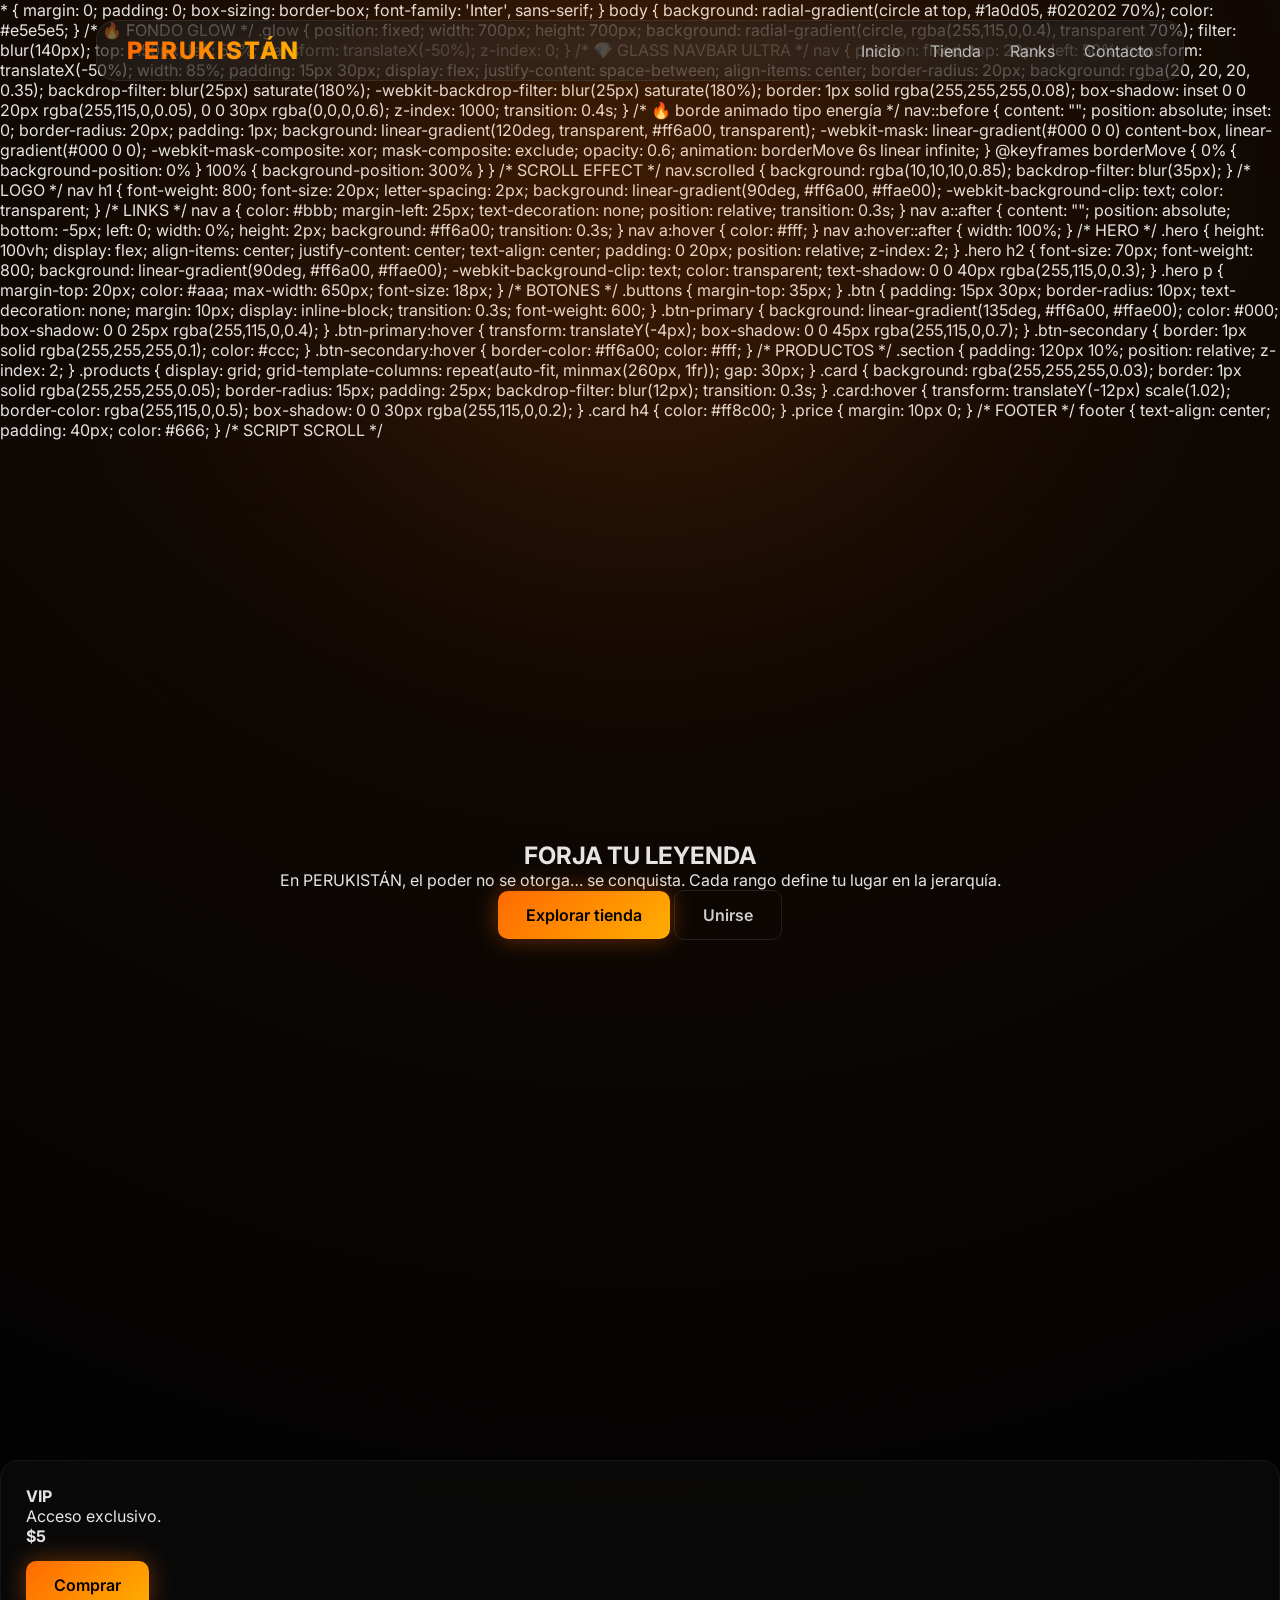
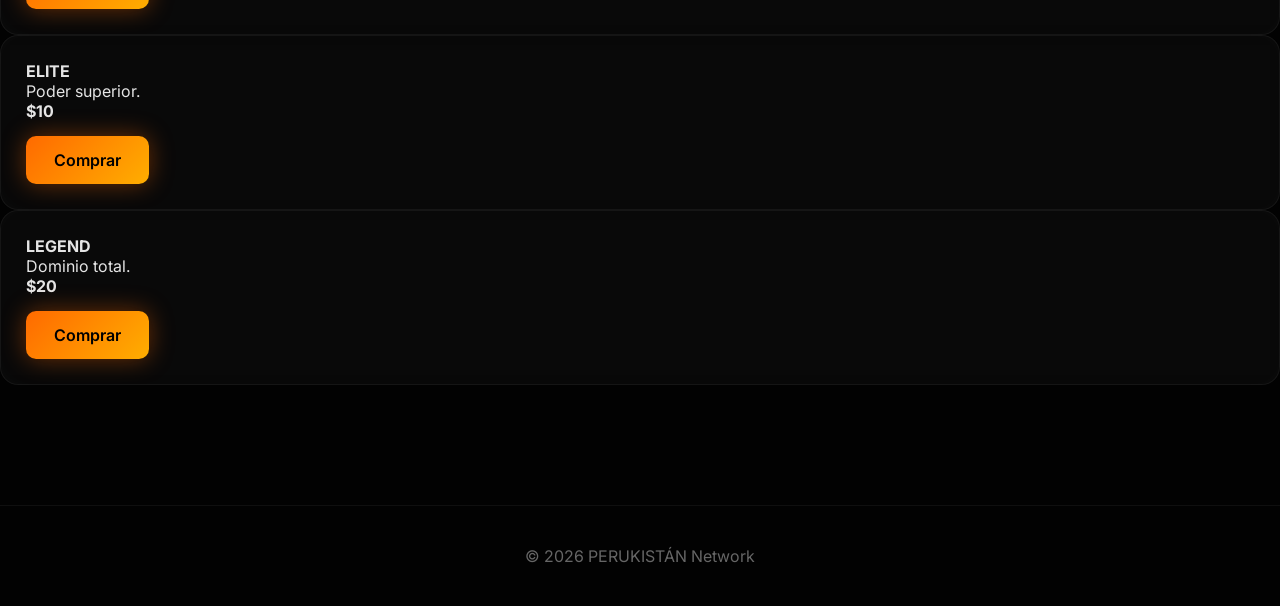
==== index.html @ e7732512 "Update index.html" ====
<!DOCTYPE html>
<html lang="es">
<head>
<meta charset="UTF-8">
<meta name="viewport" content="width=device-width, initial-scale=1.0">
<title>PERUKISTÁN | Network</title>

<link href="https://fonts.googleapis.com/css2?family=Inter:wght@300;400;600;800&display=swap" rel="stylesheet">

<link rel="stylesheet" href="assets/css/style.css">
<link rel="stylesheet" href="assets/css/layout.css">
<link rel="stylesheet" href="assets/css/components.css">
<link rel="stylesheet" href="assets/css/responsive.css">
<script src="assets/js/main.js"></script>
  
* {
  margin: 0;
  padding: 0;
  box-sizing: border-box;
  font-family: 'Inter', sans-serif;
}

body {
  background: radial-gradient(circle at top, #1a0d05, #020202 70%);
  color: #e5e5e5;
}

/* 🔥 FONDO GLOW */
.glow {
  position: fixed;
  width: 700px;
  height: 700px;
  background: radial-gradient(circle, rgba(255,115,0,0.4), transparent 70%);
  filter: blur(140px);
  top: -150px;
  left: 50%;
  transform: translateX(-50%);
  z-index: 0;
}

/* 💎 GLASS NAVBAR ULTRA */
nav {
  position: fixed;
  top: 20px;
  left: 50%;
  transform: translateX(-50%);
  width: 85%;
  padding: 15px 30px;

  display: flex;
  justify-content: space-between;
  align-items: center;

  border-radius: 20px;

  background: rgba(20, 20, 20, 0.35);
  backdrop-filter: blur(25px) saturate(180%);
  -webkit-backdrop-filter: blur(25px) saturate(180%);

  border: 1px solid rgba(255,255,255,0.08);

  box-shadow:
    inset 0 0 20px rgba(255,115,0,0.05),
    0 0 30px rgba(0,0,0,0.6);

  z-index: 1000;
  transition: 0.4s;
}

/* 🔥 borde animado tipo energía */
nav::before {
  content: "";
  position: absolute;
  inset: 0;
  border-radius: 20px;
  padding: 1px;

  background: linear-gradient(120deg, transparent, #ff6a00, transparent);
  -webkit-mask:
    linear-gradient(#000 0 0) content-box,
    linear-gradient(#000 0 0);
  -webkit-mask-composite: xor;
  mask-composite: exclude;

  opacity: 0.6;
  animation: borderMove 6s linear infinite;
}

@keyframes borderMove {
  0% { background-position: 0% }
  100% { background-position: 300% }
}

/* SCROLL EFFECT */
nav.scrolled {
  background: rgba(10,10,10,0.85);
  backdrop-filter: blur(35px);
}

/* LOGO */
nav h1 {
  font-weight: 800;
  font-size: 20px;
  letter-spacing: 2px;
  background: linear-gradient(90deg, #ff6a00, #ffae00);
  -webkit-background-clip: text;
  color: transparent;
}

/* LINKS */
nav a {
  color: #bbb;
  margin-left: 25px;
  text-decoration: none;
  position: relative;
  transition: 0.3s;
}

nav a::after {
  content: "";
  position: absolute;
  bottom: -5px;
  left: 0;
  width: 0%;
  height: 2px;
  background: #ff6a00;
  transition: 0.3s;
}

nav a:hover {
  color: #fff;
}

nav a:hover::after {
  width: 100%;
}

/* HERO */
.hero {
  height: 100vh;
  display: flex;
  align-items: center;
  justify-content: center;
  text-align: center;
  padding: 0 20px;
  position: relative;
  z-index: 2;
}

.hero h2 {
  font-size: 70px;
  font-weight: 800;
  background: linear-gradient(90deg, #ff6a00, #ffae00);
  -webkit-background-clip: text;
  color: transparent;
  text-shadow: 0 0 40px rgba(255,115,0,0.3);
}

.hero p {
  margin-top: 20px;
  color: #aaa;
  max-width: 650px;
  font-size: 18px;
}

/* BOTONES */
.buttons {
  margin-top: 35px;
}

.btn {
  padding: 15px 30px;
  border-radius: 10px;
  text-decoration: none;
  margin: 10px;
  display: inline-block;
  transition: 0.3s;
  font-weight: 600;
}

.btn-primary {
  background: linear-gradient(135deg, #ff6a00, #ffae00);
  color: #000;
  box-shadow: 0 0 25px rgba(255,115,0,0.4);
}

.btn-primary:hover {
  transform: translateY(-4px);
  box-shadow: 0 0 45px rgba(255,115,0,0.7);
}

.btn-secondary {
  border: 1px solid rgba(255,255,255,0.1);
  color: #ccc;
}

.btn-secondary:hover {
  border-color: #ff6a00;
  color: #fff;
}

/* PRODUCTOS */
.section {
  padding: 120px 10%;
  position: relative;
  z-index: 2;
}

.products {
  display: grid;
  grid-template-columns: repeat(auto-fit, minmax(260px, 1fr));
  gap: 30px;
}

.card {
  background: rgba(255,255,255,0.03);
  border: 1px solid rgba(255,255,255,0.05);
  border-radius: 15px;
  padding: 25px;
  backdrop-filter: blur(12px);
  transition: 0.3s;
}

.card:hover {
  transform: translateY(-12px) scale(1.02);
  border-color: rgba(255,115,0,0.5);
  box-shadow: 0 0 30px rgba(255,115,0,0.2);
}

.card h4 {
  color: #ff8c00;
}

.price {
  margin: 10px 0;
}

/* FOOTER */
footer {
  text-align: center;
  padding: 40px;
  color: #666;
}

/* SCRIPT SCROLL */
</style>
</head>

<body>

<div class="glow"></div>

<!-- NAVBAR -->
<nav id="navbar">
  <h1>PERUKISTÁN</h1>
  <div>
    <a href="index.html">Inicio</a>
    <a href="store.html">Tienda</a>
    <a href="categories.html">Ranks</a>
    <a href="contact.html">Contacto</a>
  </div>
</nav>

<!-- HERO -->
<section class="hero">
  <div>
    <h2>FORJA TU LEYENDA</h2>
    <p>
      En PERUKISTÁN, el poder no se otorga… se conquista.
      Cada rango define tu lugar en la jerarquía.
    </p>

    <div class="buttons">
      <a href="store.html" class="btn btn-primary">Explorar tienda</a>
      <a href="contact.html" class="btn btn-secondary">Unirse</a>
    </div>
  </div>
</section>

<!-- PRODUCTOS -->
<section class="section">
  <div class="products">
    <div class="card">
      <h4>VIP</h4>
      <p>Acceso exclusivo.</p>
      <div class="price">$5</div>
      <a class="btn btn-primary">Comprar</a>
    </div>

    <div class="card">
      <h4>ELITE</h4>
      <p>Poder superior.</p>
      <div class="price">$10</div>
      <a class="btn btn-primary">Comprar</a>
    </div>

    <div class="card">
      <h4>LEGEND</h4>
      <p>Dominio total.</p>
      <div class="price">$20</div>
      <a class="btn btn-primary">Comprar</a>
    </div>
  </div>
</section>

<footer>
© 2026 PERUKISTÁN Network
</footer>

<script>
window.addEventListener("scroll", () => {
  const nav = document.getElementById("navbar");
  if (window.scrollY > 50) {
    nav.classList.add("scrolled");
  } else {
    nav.classList.remove("scrolled");
  }
});
</script>

</body>
</html>
---- assets/css/style.css ----
/* =========================
   PERUKISTÁN GLOBAL STYLE
========================= */

:root{
  --primary:#ff6a00;
  --secondary:#ffae00;
  --bg-dark:#020202;
  --bg-soft:#1a0d05;
  --text:#e5e5e5;
  --text-soft:#aaa;
}

/* RESET */
*{
  margin:0;
  padding:0;
  box-sizing:border-box;
  font-family:'Inter',sans-serif;
}

body{
  background: radial-gradient(circle at top,var(--bg-soft),var(--bg-dark) 70%);
  color:var(--text);
  overflow-x:hidden;
}

/* =========================
   GLOW BACKGROUND
========================= */
.glow{
  position:fixed;
  width:800px;
  height:800px;
  background:radial-gradient(circle,rgba(255,106,0,0.35),transparent 70%);
  filter:blur(150px);
  top:-200px;
  left:50%;
  transform:translateX(-50%);
  z-index:0;
}

/* =========================
   NAVBAR (GLASS PRO)
========================= */
nav{
  position:fixed;
  top:20px;
  left:50%;
  transform:translateX(-50%);
  width:85%;
  padding:15px 30px;

  display:flex;
  justify-content:space-between;
  align-items:center;

  border-radius:20px;

  background:rgba(20,20,20,0.35);
  backdrop-filter:blur(25px) saturate(180%);
  border:1px solid rgba(255,255,255,0.08);

  z-index:1000;
}

nav h1{
  font-weight:800;
  letter-spacing:2px;
  background:linear-gradient(90deg,var(--primary),var(--secondary));
  -webkit-background-clip:text;
  color:transparent;
}

nav a{
  color:#bbb;
  margin-left:25px;
  text-decoration:none;
  position:relative;
  transition:0.3s;
}

nav a:hover{
  color:#fff;
}

nav a::after{
  content:"";
  position:absolute;
  bottom:-5px;
  left:0;
  width:0%;
  height:2px;
  background:var(--primary);
  transition:0.3s;
}

nav a:hover::after{
  width:100%;
}

/* =========================
   BUTTONS
========================= */
.btn{
  padding:14px 28px;
  border-radius:10px;
  text-decoration:none;
  font-weight:600;
  display:inline-block;
  transition:0.3s;
}

.btn-primary{
  background:linear-gradient(135deg,var(--primary),var(--secondary));
  color:#000;
  box-shadow:0 0 25px rgba(255,106,0,0.4);
}

.btn-primary:hover{
  transform:translateY(-4px);
  box-shadow:0 0 45px rgba(255,106,0,0.7);
}

.btn-secondary{
  border:1px solid rgba(255,255,255,0.1);
  color:#ccc;
}

.btn-secondary:hover{
  border-color:var(--primary);
  color:#fff;
}

/* =========================
   CARDS (GLOBAL)
========================= */
.card{
  background:rgba(255,255,255,0.03);
  backdrop-filter:blur(15px);
  border:1px solid rgba(255,255,255,0.05);
  border-radius:18px;
  padding:25px;
  transition:0.35s;
}

.card:hover{
  transform:translateY(-10px) scale(1.02);
  border-color:rgba(255,106,0,0.5);
  box-shadow:0 0 35px rgba(255,106,0,0.2);
}

/* =========================
   TITLES
========================= */
.gradient-text{
  background:linear-gradient(90deg,var(--primary),var(--secondary));
  -webkit-background-clip:text;
  color:transparent;
}

/* =========================
   SECTIONS
========================= */
.section{
  padding:120px 10%;
  position:relative;
  z-index:2;
}

/* =========================
   GRID
========================= */
.grid{
  display:grid;
  gap:30px;
}

.grid-3{
  grid-template-columns:repeat(auto-fit,minmax(260px,1fr));
}

/* =========================
   FOOTER
========================= */
footer{
  text-align:center;
  padding:40px;
  color:#666;
  border-top:1px solid rgba(255,255,255,0.05);
}

/* =========================
   RESPONSIVE
========================= */
@media(max-width:900px){
  nav{
    width:95%;
  }
}
---- assets/css/layout.css ----
/* =========================
   PERUKISTÁN LAYOUT SYSTEM
========================= */

/* CONTENEDOR GLOBAL */
.container{
  width:90%;
  max-width:1300px;
  margin:auto;
  position:relative;
  z-index:2;
}

/* HERO */
.hero{
  min-height:100vh;
  display:flex;
  align-items:center;
  justify-content:center;
  text-align:center;
  padding:0 20px;
}

/* GRID BASE */
.grid{
  display:grid;
  gap:30px;
}

.grid-2{
  grid-template-columns:repeat(auto-fit,minmax(400px,1fr));
}

.grid-3{
  grid-template-columns:repeat(auto-fit,minmax(260px,1fr));
}

.grid-4{
  grid-template-columns:repeat(auto-fit,minmax(220px,1fr));
}

/* FLEX SYSTEM */
.flex{
  display:flex;
}

.flex-center{
  display:flex;
  align-items:center;
  justify-content:center;
}

.flex-between{
  display:flex;
  justify-content:space-between;
  align-items:center;
}

.flex-column{
  display:flex;
  flex-direction:column;
}

/* SPACING */
.section{
  padding:120px 0;
}

.section-sm{
  padding:80px 0;
}

.section-lg{
  padding:160px 0;
}

/* SIDEBAR LAYOUT */
.layout-sidebar{
  display:grid;
  grid-template-columns:260px 1fr;
  gap:40px;
}

.sidebar{
  position:sticky;
  top:120px;
}

/* PRODUCT PAGE */
.layout-product{
  display:grid;
  grid-template-columns:1.2fr 1fr;
  gap:60px;
}

/* CENTER BLOCK */
.center{
  text-align:center;
}

/* MAX WIDTH TEXT */
.text-container{
  max-width:800px;
  margin:auto;
}

/* RESPONSIVE */
@media(max-width:900px){

  .layout-sidebar{
    grid-template-columns:1fr;
  }

  .layout-product{
    grid-template-columns:1fr;
  }

}
---- assets/css/components.css ----
/* =========================
   PERUKISTÁN COMPONENTS
========================= */

/* 🔥 GLASS CARD */
.glass{
  background:rgba(255,255,255,0.03);
  backdrop-filter:blur(15px);
  border:1px solid rgba(255,255,255,0.05);
  border-radius:18px;
}

/* 💎 CARD PRO */
.card{
  position:relative;
  padding:25px;
  border-radius:18px;
  transition:0.35s;
  overflow:hidden;
}

/* glow interno dinámico */
.card::before{
  content:"";
  position:absolute;
  inset:0;
  background:radial-gradient(circle at top,rgba(255,106,0,0.2),transparent 70%);
  opacity:0;
  transition:0.4s;
}

.card:hover::before{
  opacity:1;
}

.card:hover{
  transform:translateY(-12px) scale(1.02);
  border-color:rgba(255,106,0,0.5);
  box-shadow:0 0 40px rgba(255,106,0,0.2);
}

/* 🎯 BUTTON SYSTEM */
.btn{
  display:inline-block;
  padding:14px 28px;
  border-radius:10px;
  font-weight:600;
  text-decoration:none;
  transition:0.3s;
  cursor:pointer;
}

.btn-primary{
  background:linear-gradient(135deg,var(--primary),var(--secondary));
  color:#000;
}

.btn-primary:hover{
  transform:translateY(-3px);
  box-shadow:0 0 35px rgba(255,106,0,0.6);
}

.btn-outline{
  border:1px solid rgba(255,255,255,0.1);
  color:#ccc;
}

.btn-outline:hover{
  border-color:var(--primary);
  color:#fff;
}

/* 🧠 PRODUCT CARD */
.product-card{
  padding:25px;
  border-radius:18px;
}

.product-card h4{
  color:var(--primary);
  margin-bottom:10px;
}

.product-card p{
  font-size:14px;
  color:var(--text-soft);
  margin-bottom:15px;
}

.price{
  font-weight:700;
  margin-bottom:15px;
}

/* 📂 CATEGORY CARD */
.category-card{
  position:relative;
  height:220px;
  border-radius:20px;
  overflow:hidden;
  cursor:pointer;
}

.category-card .content{
  position:absolute;
  bottom:20px;
  left:20px;
}

.category-card h3{
  color:var(--primary);
}

/* 🔍 INPUT */
.input{
  width:100%;
  padding:12px;
  border-radius:8px;
  border:none;
  outline:none;
  background:rgba(255,255,255,0.05);
  color:#fff;
}

/* 🧾 PRICE BOX */
.price-box{
  padding:25px;
  border-radius:18px;
  background:rgba(255,255,255,0.03);
  border:1px solid rgba(255,255,255,0.05);
}

.price-big{
  font-size:30px;
  font-weight:800;
}

/* ✨ TAG */
.tag{
  display:inline-block;
  padding:5px 10px;
  border-radius:6px;
  font-size:12px;
  background:rgba(255,106,0,0.2);
  color:var(--primary);
}

/* ⚡ HOVER LINK */
.link{
  color:var(--text-soft);
  transition:0.3s;
}

.link:hover{
  color:#fff;
}

/* 💥 ALERT */
.alert{
  padding:15px;
  border-radius:10px;
  background:rgba(255,106,0,0.1);
  border:1px solid rgba(255,106,0,0.2);
}

/* 🎮 MODAL BASE */
.modal{
  position:fixed;
  inset:0;
  background:rgba(0,0,0,0.7);
  display:flex;
  align-items:center;
  justify-content:center;
  z-index:2000;
}

.modal-content{
  padding:30px;
  border-radius:15px;
  background:#111;
}

/* 🔥 DIVIDER */
.divider{
  width:100%;
  height:1px;
  background:rgba(255,255,255,0.05);
  margin:20px 0;
}
---- assets/css/responsive.css ----
/* =========================
   PERUKISTÁN RESPONSIVE
========================= */

/* 📱 TABLETS */
@media (max-width: 1024px){

  nav{
    width:95%;
    padding:12px 20px;
  }

  .hero h1{
    font-size:42px;
  }

  .layout-product{
    grid-template-columns:1fr;
    gap:40px;
  }

  .layout-sidebar{
    grid-template-columns:1fr;
  }

  .sidebar{
    position:relative;
    top:0;
  }

}

/* 📱 MÓVIL GRANDE */
@media (max-width: 768px){

  /* NAVBAR MOBILE */
  nav{
    flex-direction:column;
    gap:10px;
  }

  nav a{
    margin:0 10px;
  }

  /* HERO */
  .hero{
    padding-top:120px;
  }

  .hero h1{
    font-size:32px;
  }

  .hero p{
    font-size:14px;
  }

  /* GRID */
  .grid-3,
  .grid-4{
    grid-template-columns:1fr;
  }

  /* CARDS */
  .card{
    padding:20px;
  }

}

/* 📱 MÓVIL PEQUEÑO */
@media (max-width: 480px){

  .btn{
    width:100%;
    text-align:center;
  }

  nav h1{
    font-size:18px;
  }

  .hero h1{
    font-size:26px;
  }

  .price-big{
    font-size:22px;
  }

}

/* 💻 PANTALLAS GRANDES */
@media (min-width: 1400px){

  .container{
    max-width:1400px;
  }

  .hero h1{
    font-size:72px;
  }

}
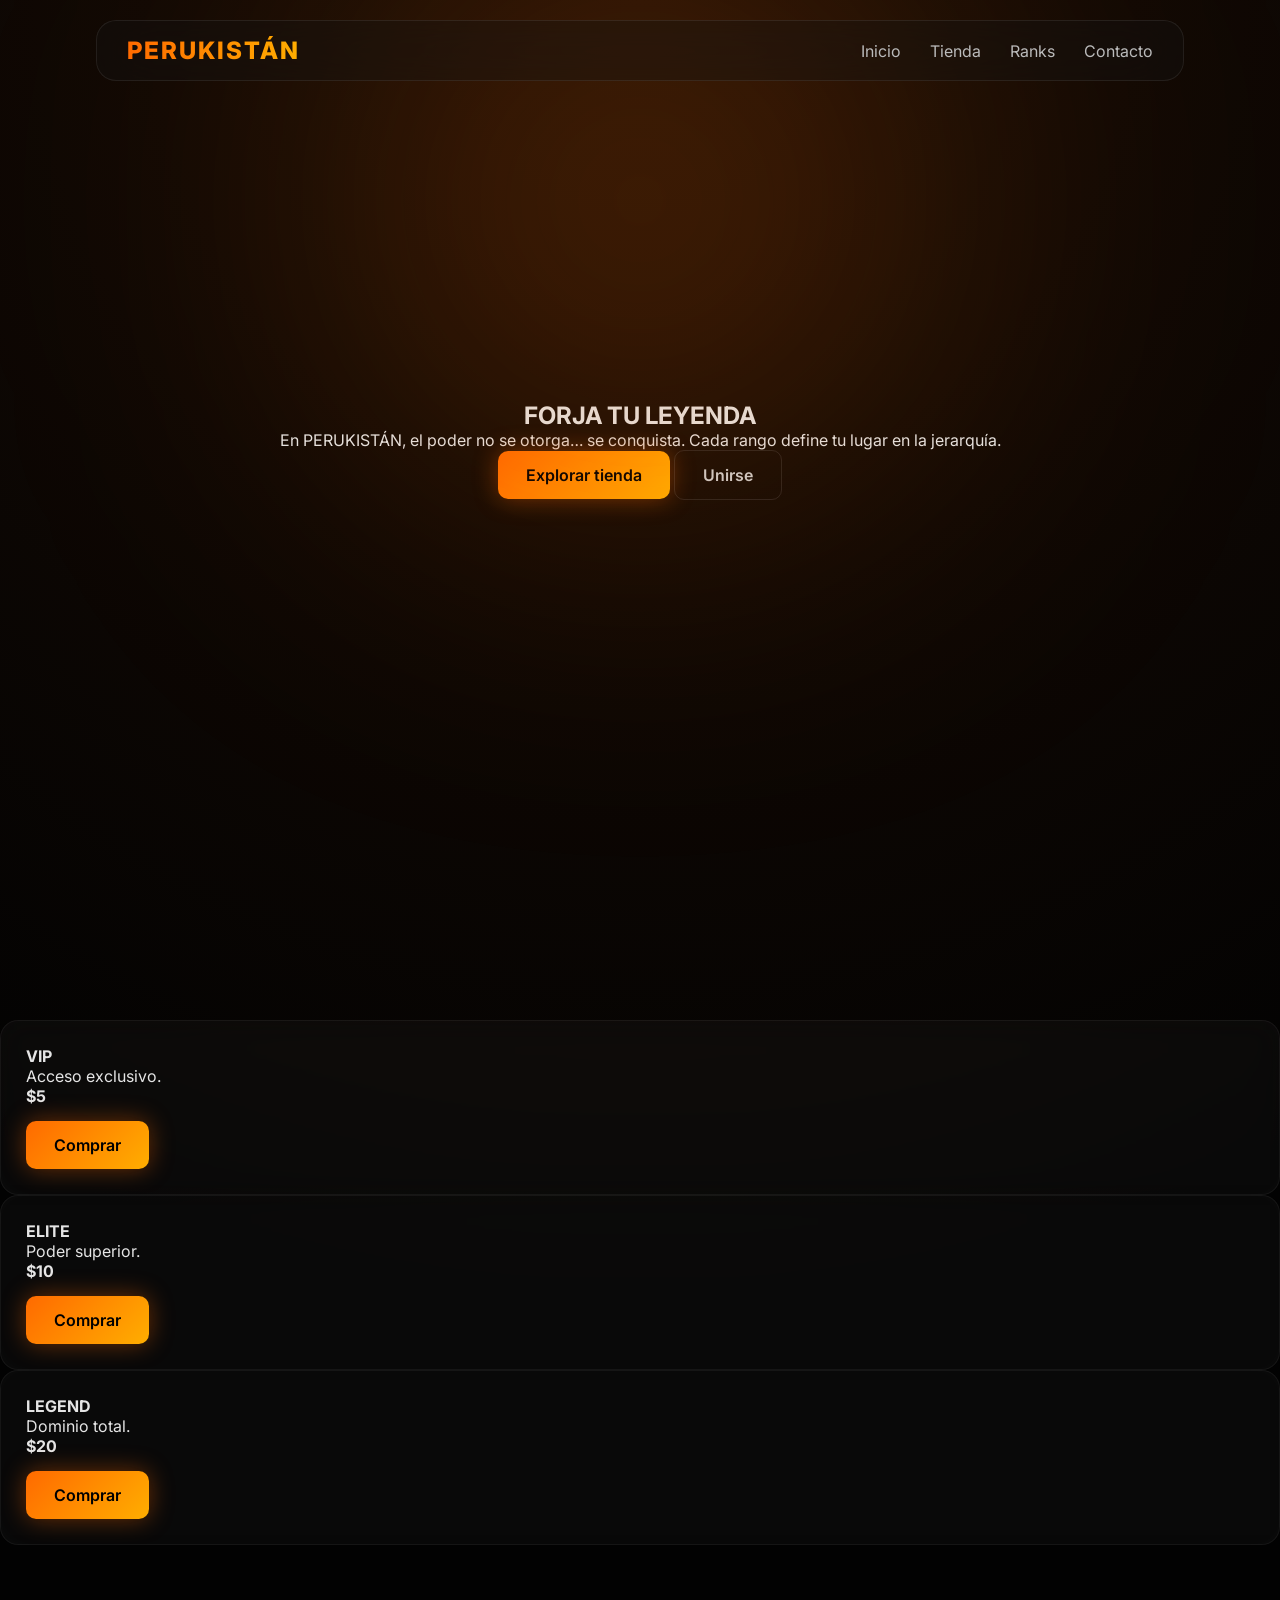
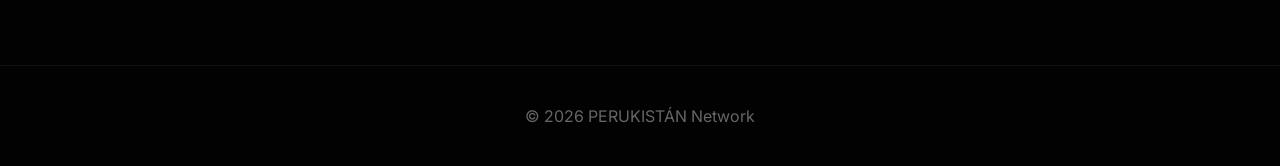
==== commit e5982a9a: "Update index.html" ====
--- a/index.html
+++ b/index.html
@@ -13,238 +13,6 @@
 <link rel="stylesheet" href="assets/css/responsive.css">
 <script src="assets/js/main.js"></script>
   
-* {
-  margin: 0;
-  padding: 0;
-  box-sizing: border-box;
-  font-family: 'Inter', sans-serif;
-}
-
-body {
-  background: radial-gradient(circle at top, #1a0d05, #020202 70%);
-  color: #e5e5e5;
-}
-
-/* 🔥 FONDO GLOW */
-.glow {
-  position: fixed;
-  width: 700px;
-  height: 700px;
-  background: radial-gradient(circle, rgba(255,115,0,0.4), transparent 70%);
-  filter: blur(140px);
-  top: -150px;
-  left: 50%;
-  transform: translateX(-50%);
-  z-index: 0;
-}
-
-/* 💎 GLASS NAVBAR ULTRA */
-nav {
-  position: fixed;
-  top: 20px;
-  left: 50%;
-  transform: translateX(-50%);
-  width: 85%;
-  padding: 15px 30px;
-
-  display: flex;
-  justify-content: space-between;
-  align-items: center;
-
-  border-radius: 20px;
-
-  background: rgba(20, 20, 20, 0.35);
-  backdrop-filter: blur(25px) saturate(180%);
-  -webkit-backdrop-filter: blur(25px) saturate(180%);
-
-  border: 1px solid rgba(255,255,255,0.08);
-
-  box-shadow:
-    inset 0 0 20px rgba(255,115,0,0.05),
-    0 0 30px rgba(0,0,0,0.6);
-
-  z-index: 1000;
-  transition: 0.4s;
-}
-
-/* 🔥 borde animado tipo energía */
-nav::before {
-  content: "";
-  position: absolute;
-  inset: 0;
-  border-radius: 20px;
-  padding: 1px;
-
-  background: linear-gradient(120deg, transparent, #ff6a00, transparent);
-  -webkit-mask:
-    linear-gradient(#000 0 0) content-box,
-    linear-gradient(#000 0 0);
-  -webkit-mask-composite: xor;
-  mask-composite: exclude;
-
-  opacity: 0.6;
-  animation: borderMove 6s linear infinite;
-}
-
-@keyframes borderMove {
-  0% { background-position: 0% }
-  100% { background-position: 300% }
-}
-
-/* SCROLL EFFECT */
-nav.scrolled {
-  background: rgba(10,10,10,0.85);
-  backdrop-filter: blur(35px);
-}
-
-/* LOGO */
-nav h1 {
-  font-weight: 800;
-  font-size: 20px;
-  letter-spacing: 2px;
-  background: linear-gradient(90deg, #ff6a00, #ffae00);
-  -webkit-background-clip: text;
-  color: transparent;
-}
-
-/* LINKS */
-nav a {
-  color: #bbb;
-  margin-left: 25px;
-  text-decoration: none;
-  position: relative;
-  transition: 0.3s;
-}
-
-nav a::after {
-  content: "";
-  position: absolute;
-  bottom: -5px;
-  left: 0;
-  width: 0%;
-  height: 2px;
-  background: #ff6a00;
-  transition: 0.3s;
-}
-
-nav a:hover {
-  color: #fff;
-}
-
-nav a:hover::after {
-  width: 100%;
-}
-
-/* HERO */
-.hero {
-  height: 100vh;
-  display: flex;
-  align-items: center;
-  justify-content: center;
-  text-align: center;
-  padding: 0 20px;
-  position: relative;
-  z-index: 2;
-}
-
-.hero h2 {
-  font-size: 70px;
-  font-weight: 800;
-  background: linear-gradient(90deg, #ff6a00, #ffae00);
-  -webkit-background-clip: text;
-  color: transparent;
-  text-shadow: 0 0 40px rgba(255,115,0,0.3);
-}
-
-.hero p {
-  margin-top: 20px;
-  color: #aaa;
-  max-width: 650px;
-  font-size: 18px;
-}
-
-/* BOTONES */
-.buttons {
-  margin-top: 35px;
-}
-
-.btn {
-  padding: 15px 30px;
-  border-radius: 10px;
-  text-decoration: none;
-  margin: 10px;
-  display: inline-block;
-  transition: 0.3s;
-  font-weight: 600;
-}
-
-.btn-primary {
-  background: linear-gradient(135deg, #ff6a00, #ffae00);
-  color: #000;
-  box-shadow: 0 0 25px rgba(255,115,0,0.4);
-}
-
-.btn-primary:hover {
-  transform: translateY(-4px);
-  box-shadow: 0 0 45px rgba(255,115,0,0.7);
-}
-
-.btn-secondary {
-  border: 1px solid rgba(255,255,255,0.1);
-  color: #ccc;
-}
-
-.btn-secondary:hover {
-  border-color: #ff6a00;
-  color: #fff;
-}
-
-/* PRODUCTOS */
-.section {
-  padding: 120px 10%;
-  position: relative;
-  z-index: 2;
-}
-
-.products {
-  display: grid;
-  grid-template-columns: repeat(auto-fit, minmax(260px, 1fr));
-  gap: 30px;
-}
-
-.card {
-  background: rgba(255,255,255,0.03);
-  border: 1px solid rgba(255,255,255,0.05);
-  border-radius: 15px;
-  padding: 25px;
-  backdrop-filter: blur(12px);
-  transition: 0.3s;
-}
-
-.card:hover {
-  transform: translateY(-12px) scale(1.02);
-  border-color: rgba(255,115,0,0.5);
-  box-shadow: 0 0 30px rgba(255,115,0,0.2);
-}
-
-.card h4 {
-  color: #ff8c00;
-}
-
-.price {
-  margin: 10px 0;
-}
-
-/* FOOTER */
-footer {
-  text-align: center;
-  padding: 40px;
-  color: #666;
-}
-
-/* SCRIPT SCROLL */
-</style>
-</head>
 
 <body>
 
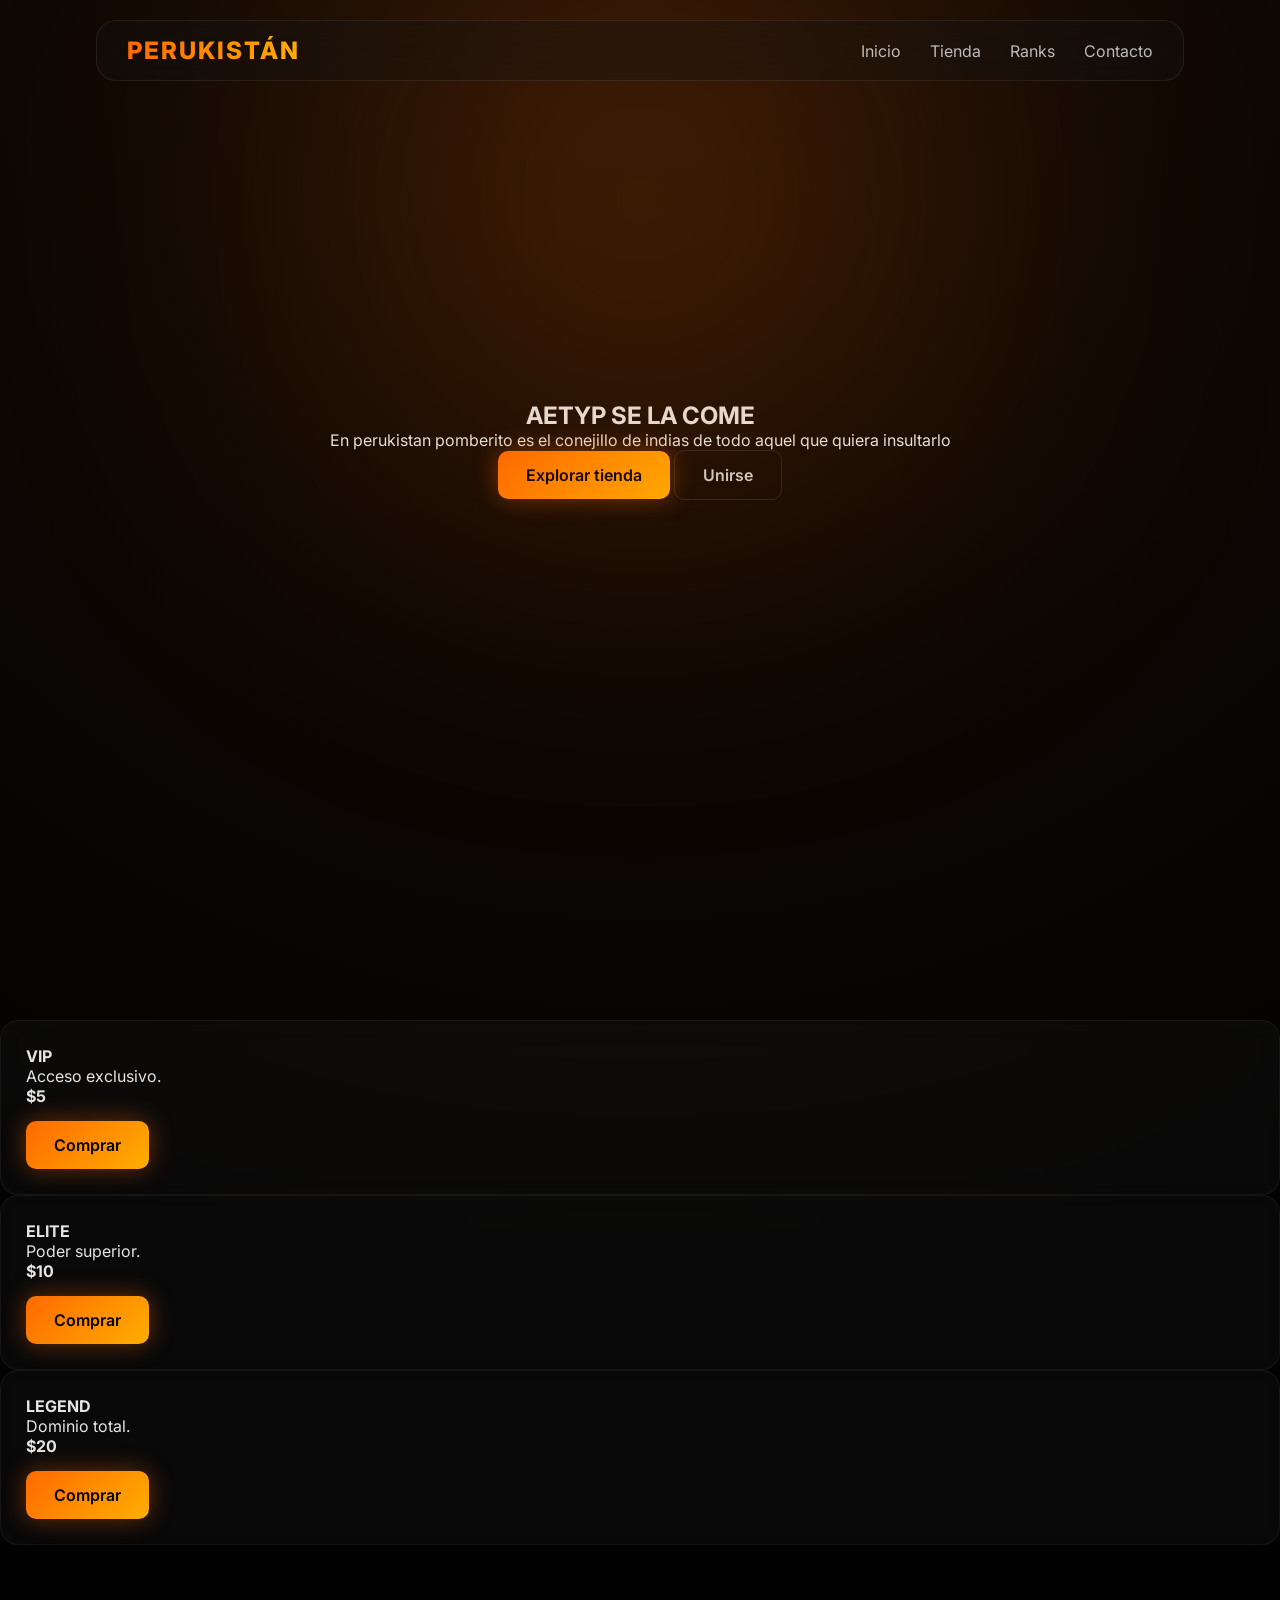
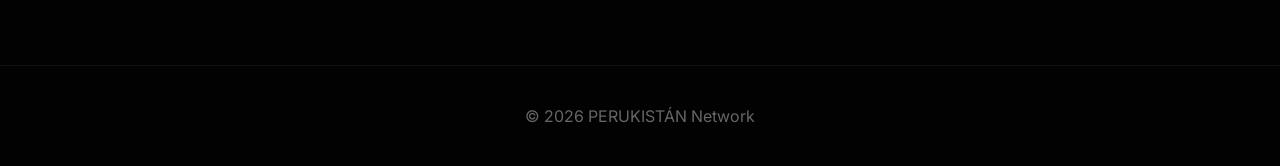
==== commit 0c5598b3: "Update index.html" ====
--- a/index.html
+++ b/index.html
@@ -12,7 +12,11 @@
 <link rel="stylesheet" href="assets/css/components.css">
 <link rel="stylesheet" href="assets/css/responsive.css">
 <script src="assets/js/main.js"></script>
-  
+<script src="assets/js/store.js"></script>
+<script src="assets/js/ui.js"></script>
+<script>
+  UI.init();
+</script>
 
 <body>
 
@@ -32,10 +36,10 @@
 <!-- HERO -->
 <section class="hero">
   <div>
-    <h2>FORJA TU LEYENDA</h2>
+    <h2>AETYP SE LA COME</h2>
     <p>
-      En PERUKISTÁN, el poder no se otorga… se conquista.
-      Cada rango define tu lugar en la jerarquía.
+      En perukistan pomberito es el conejillo de indias
+      de todo aquel que quiera insultarlo
     </p>
 
     <div class="buttons">
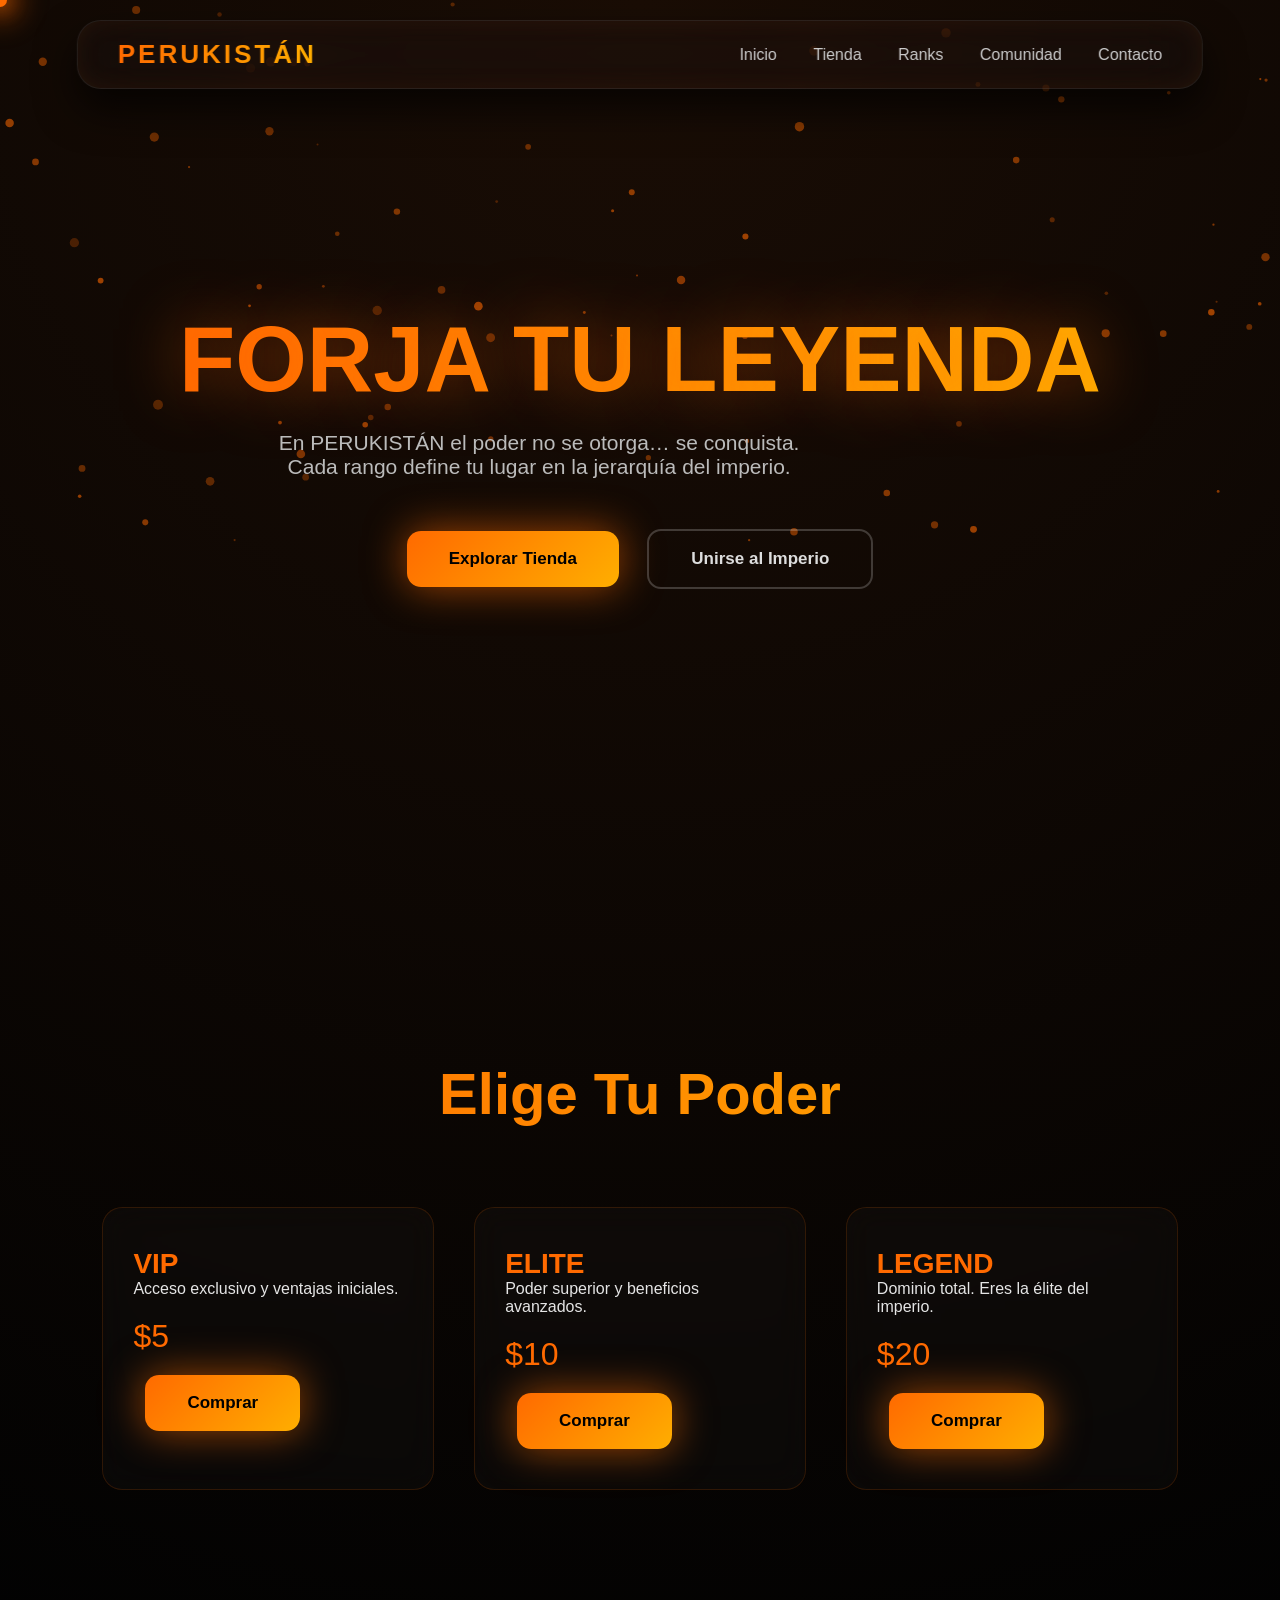
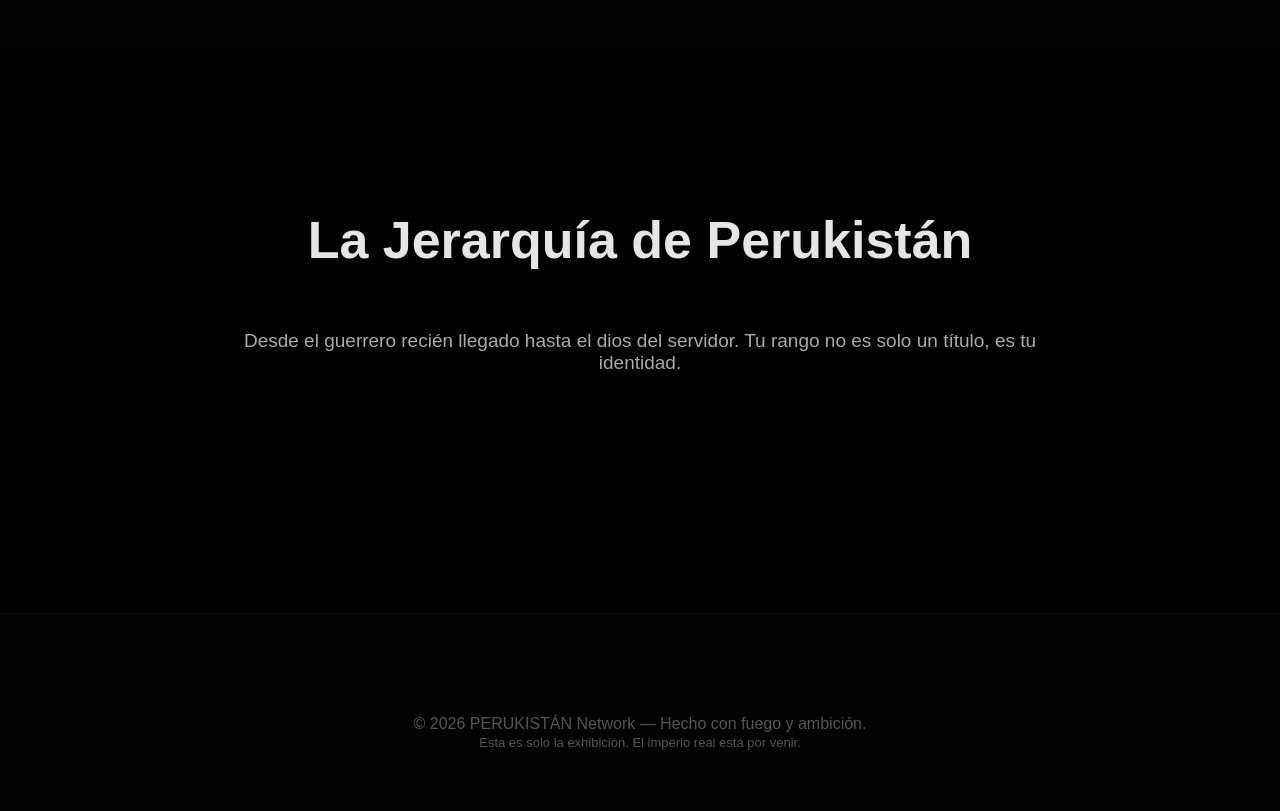
==== commit 077e1062: "Update index.html" ====
--- a/index.html
+++ b/index.html
@@ -1,94 +1,509 @@
 <!DOCTYPE html>
 <html lang="es">
 <head>
-<meta charset="UTF-8">
-<meta name="viewport" content="width=device-width, initial-scale=1.0">
-<title>PERUKISTÁN | Network</title>
-
-<link href="https://fonts.googleapis.com/css2?family=Inter:wght@300;400;600;800&display=swap" rel="stylesheet">
-
-<link rel="stylesheet" href="assets/css/style.css">
-<link rel="stylesheet" href="assets/css/layout.css">
-<link rel="stylesheet" href="assets/css/components.css">
-<link rel="stylesheet" href="assets/css/responsive.css">
-<script src="assets/js/main.js"></script>
-<script src="assets/js/store.js"></script>
-<script src="assets/js/ui.js"></script>
-<script>
-  UI.init();
-</script>
-
+    <meta charset="UTF-8">
+    <meta name="viewport" content="width=device-width, initial-scale=1.0">
+    <title>PERUKISTÁN | Network</title>
+    
+    <!-- FAVICON -->
+    <link rel="icon" type="image/png" href="https://via.placeholder.com/64/FF6A00/000000?text=P" sizes="64x64">
+    <link rel="apple-touch-icon" href="https://via.placeholder.com/180/FF6A00/000000?text=PK">
+    <!-- En producción reemplaza con tu propio favicon.png en assets/ -->
+
+    <!-- SATOSHI FONT (Premium real) -->
+    <link href="https://api.fontshare.com/v2/css?f[]=satoshi@300,400,500,700,900&display=swap" rel="stylesheet">
+
+    <style>
+        :root {
+            --accent: #ff6a00;
+            --accent-light: #ffae00;
+        }
+
+        * {
+            margin: 0;
+            padding: 0;
+            box-sizing: border-box;
+        }
+
+        body {
+            font-family: 'Satoshi', sans-serif;
+            background: radial-gradient(circle at top, #1a0d05, #020202 70%);
+            color: #e5e5e5;
+            overflow-x: hidden;
+            cursor: none;
+        }
+
+        /* 🔥 GLOW FONDO REACTIVO AL MOUSE */
+        body::after {
+            content: "";
+            position: fixed;
+            inset: 0;
+            pointer-events: none;
+            background: radial-gradient(circle at var(--x) var(--y), rgba(255, 106, 0, 0.12), transparent 50%);
+            z-index: 1;
+            transition: background 0.4s ease;
+        }
+
+        /* CURSOR ULTRA BRUTAL */
+        .cursor-dot {
+            position: fixed;
+            width: 14px;
+            height: 14px;
+            background: var(--accent);
+            border-radius: 50%;
+            pointer-events: none;
+            z-index: 9999;
+            transform: translate(-50%, -50%);
+            transition: transform 0.1s cubic-bezier(0.23, 1, 0.32, 1);
+            box-shadow: 0 0 20px var(--accent);
+        }
+
+        .cursor-glow {
+            position: fixed;
+            width: 50px;
+            height: 50px;
+            background: rgba(255, 106, 0, 0.25);
+            border-radius: 50%;
+            pointer-events: none;
+            z-index: 9998;
+            transform: translate(-50%, -50%);
+            filter: blur(12px);
+            transition: all 0.25s ease;
+        }
+
+        .cursor-trail {
+            position: fixed;
+            width: 8px;
+            height: 8px;
+            background: var(--accent);
+            border-radius: 50%;
+            pointer-events: none;
+            z-index: 9997;
+            opacity: 0.6;
+            transform: translate(-50%, -50%);
+        }
+
+        /* NAVBAR PREMIUM */
+        nav {
+            position: fixed;
+            top: 20px;
+            left: 50%;
+            transform: translateX(-50%);
+            width: 88%;
+            max-width: 1400px;
+            padding: 18px 40px;
+            display: flex;
+            justify-content: space-between;
+            align-items: center;
+            border-radius: 24px;
+            background: rgba(20, 20, 20, 0.4);
+            backdrop-filter: blur(30px) saturate(200%);
+            border: 1px solid rgba(255,255,255,0.08);
+            box-shadow: 0 20px 40px rgba(0,0,0,0.7),
+                        inset 0 0 25px rgba(255,106,0,0.08);
+            z-index: 10000;
+            transition: all 0.5s cubic-bezier(0.23, 1, 0.32, 1);
+        }
+
+        nav.scrolled {
+            background: rgba(10,10,10,0.92);
+            backdrop-filter: blur(40px);
+            padding: 14px 40px;
+        }
+
+        nav h1 {
+            font-weight: 900;
+            font-size: 26px;
+            letter-spacing: 3px;
+            background: linear-gradient(90deg, var(--accent), var(--accent-light));
+            -webkit-background-clip: text;
+            color: transparent;
+        }
+
+        nav a {
+            color: #ccc;
+            margin-left: 32px;
+            text-decoration: none;
+            font-weight: 500;
+            position: relative;
+            transition: all 0.3s;
+        }
+
+        nav a::after {
+            content: '';
+            position: absolute;
+            bottom: -6px;
+            left: 0;
+            width: 0;
+            height: 2px;
+            background: linear-gradient(to right, var(--accent), var(--accent-light));
+            transition: width 0.4s cubic-bezier(0.23, 1, 0.32, 1);
+        }
+
+        nav a:hover {
+            color: white;
+        }
+
+        nav a:hover::after {
+            width: 100%;
+        }
+
+        /* HERO */
+        .hero {
+            height: 100vh;
+            display: flex;
+            align-items: center;
+            justify-content: center;
+            text-align: center;
+            position: relative;
+            z-index: 2;
+        }
+
+        .hero h2 {
+            font-size: 92px;
+            font-weight: 900;
+            line-height: 1.05;
+            background: linear-gradient(90deg, #ff6a00, #ffae00, #ff6a00);
+            -webkit-background-clip: text;
+            color: transparent;
+            background-size: 200% 100%;
+            animation: gradientShift 8s linear infinite;
+            text-shadow: 0 0 60px rgba(255,106,0,0.5);
+        }
+
+        @keyframes gradientShift {
+            0% { background-position: 0% 50%; }
+            100% { background-position: 200% 50%; }
+        }
+
+        .hero p {
+            margin-top: 24px;
+            font-size: 21px;
+            color: #bbb;
+            max-width: 720px;
+        }
+
+        .buttons {
+            margin-top: 50px;
+        }
+
+        .btn {
+            padding: 18px 42px;
+            border-radius: 14px;
+            font-weight: 700;
+            font-size: 17px;
+            text-decoration: none;
+            display: inline-block;
+            margin: 0 12px;
+            transition: all 0.4s cubic-bezier(0.23, 1, 0.32, 1);
+        }
+
+        .btn-primary {
+            background: linear-gradient(135deg, var(--accent), var(--accent-light));
+            color: #000;
+            box-shadow: 0 0 40px rgba(255,106,0,0.6);
+        }
+
+        .btn-primary:hover {
+            transform: translateY(-6px) scale(1.05);
+            box-shadow: 0 0 70px rgba(255,106,0,0.9);
+        }
+
+        /* PARTÍCULAS EN HERO */
+        #particles {
+            position: absolute;
+            top: 0; left: 0;
+            width: 100%; height: 100%;
+            pointer-events: none;
+            z-index: 1;
+            opacity: 0.6;
+        }
+
+        /* SECCIONES */
+        .section {
+            padding: 160px 8%;
+            position: relative;
+            z-index: 2;
+        }
+
+        .products {
+            display: grid;
+            grid-template-columns: repeat(auto-fit, minmax(300px, 1fr));
+            gap: 40px;
+        }
+
+        .card {
+            background: rgba(255,255,255,0.025);
+            border: 1px solid rgba(255,106,0,0.15);
+            border-radius: 20px;
+            padding: 40px 30px;
+            backdrop-filter: blur(16px);
+            transition: all 0.5s cubic-bezier(0.23, 1, 0.32, 1);
+        }
+
+        .card:hover {
+            transform: translateY(-20px) scale(1.03);
+            border-color: var(--accent);
+            box-shadow: 0 0 60px rgba(255,106,0,0.3);
+        }
+
+        .card h4 {
+            font-size: 28px;
+            font-weight: 700;
+            color: var(--accent);
+        }
+
+        /* FOOTER + MÁS CONTENIDO PARA HACERLO LARGO */
+        footer {
+            padding: 100px 8% 60px;
+            text-align: center;
+            color: #555;
+            border-top: 1px solid rgba(255,255,255,0.05);
+        }
+
+        /* Loader inicial */
+        .loader {
+            position: fixed;
+            inset: 0;
+            background: #020202;
+            display: flex;
+            align-items: center;
+            justify-content: center;
+            z-index: 99999;
+            transition: opacity 1.2s ease;
+        }
+
+        .loader.hidden {
+            opacity: 0;
+            pointer-events: none;
+        }
+
+        .loader-circle {
+            width: 80px;
+            height: 80px;
+            border: 6px solid rgba(255,106,0,0.3);
+            border-top: 6px solid var(--accent);
+            border-radius: 50%;
+            animation: spin 1s linear infinite;
+        }
+
+        @keyframes spin {
+            to { transform: rotate(360deg); }
+        }
+    </style>
+</head>
 <body>
 
-<div class="glow"></div>
-
-<!-- NAVBAR -->
-<nav id="navbar">
-  <h1>PERUKISTÁN</h1>
-  <div>
-    <a href="index.html">Inicio</a>
-    <a href="store.html">Tienda</a>
-    <a href="categories.html">Ranks</a>
-    <a href="contact.html">Contacto</a>
-  </div>
-</nav>
-
-<!-- HERO -->
-<section class="hero">
-  <div>
-    <h2>AETYP SE LA COME</h2>
-    <p>
-      En perukistan pomberito es el conejillo de indias
-      de todo aquel que quiera insultarlo
-    </p>
-
-    <div class="buttons">
-      <a href="store.html" class="btn btn-primary">Explorar tienda</a>
-      <a href="contact.html" class="btn btn-secondary">Unirse</a>
+    <!-- LOADER -->
+    <div class="loader" id="loader">
+        <div class="loader-circle"></div>
     </div>
-  </div>
-</section>
-
-<!-- PRODUCTOS -->
-<section class="section">
-  <div class="products">
-    <div class="card">
-      <h4>VIP</h4>
-      <p>Acceso exclusivo.</p>
-      <div class="price">$5</div>
-      <a class="btn btn-primary">Comprar</a>
-    </div>
-
-    <div class="card">
-      <h4>ELITE</h4>
-      <p>Poder superior.</p>
-      <div class="price">$10</div>
-      <a class="btn btn-primary">Comprar</a>
-    </div>
-
-    <div class="card">
-      <h4>LEGEND</h4>
-      <p>Dominio total.</p>
-      <div class="price">$20</div>
-      <a class="btn btn-primary">Comprar</a>
-    </div>
-  </div>
-</section>
-
-<footer>
-© 2026 PERUKISTÁN Network
-</footer>
-
-<script>
-window.addEventListener("scroll", () => {
-  const nav = document.getElementById("navbar");
-  if (window.scrollY > 50) {
-    nav.classList.add("scrolled");
-  } else {
-    nav.classList.remove("scrolled");
-  }
-});
-</script>
-
+
+    <!-- CURSORES -->
+    <div class="cursor-dot" id="cursor-dot"></div>
+    <div class="cursor-glow" id="cursor-glow"></div>
+
+    <div class="glow"></div>
+
+    <!-- NAVBAR -->
+    <nav id="navbar">
+        <h1>PERUKISTÁN</h1>
+        <div>
+            <a href="#">Inicio</a>
+            <a href="#">Tienda</a>
+            <a href="#">Ranks</a>
+            <a href="#">Comunidad</a>
+            <a href="#">Contacto</a>
+        </div>
+    </nav>
+
+    <!-- HERO -->
+    <section class="hero">
+        <canvas id="particles"></canvas>
+        <div style="position: relative; z-index: 3;">
+            <h2>FORJA TU LEYENDA</h2>
+            <p>En PERUKISTÁN el poder no se otorga… se conquista.<br> Cada rango define tu lugar en la jerarquía del imperio.</p>
+            <div class="buttons">
+                <a href="#" class="btn btn-primary">Explorar Tienda</a>
+                <a href="#" class="btn btn-secondary" style="border: 2px solid rgba(255,255,255,0.2); color: #ddd;">Unirse al Imperio</a>
+            </div>
+        </div>
+    </section>
+
+    <!-- PRODUCTOS / RANKS -->
+    <section class="section">
+        <h2 style="text-align:center; font-size:58px; margin-bottom:80px; background: linear-gradient(90deg, #ff6a00, #ffae00); -webkit-background-clip: text; color: transparent;">Elige Tu Poder</h2>
+        <div class="products">
+            <div class="card">
+                <h4>VIP</h4>
+                <p>Acceso exclusivo y ventajas iniciales.</p>
+                <div class="price" style="font-size:32px; margin:20px 0; color:var(--accent);">$5</div>
+                <a href="#" class="btn btn-primary">Comprar</a>
+            </div>
+            <div class="card">
+                <h4>ELITE</h4>
+                <p>Poder superior y beneficios avanzados.</p>
+                <div class="price" style="font-size:32px; margin:20px 0; color:var(--accent);">$10</div>
+                <a href="#" class="btn btn-primary">Comprar</a>
+            </div>
+            <div class="card">
+                <h4>LEGEND</h4>
+                <p>Dominio total. Eres la élite del imperio.</p>
+                <div class="price" style="font-size:32px; margin:20px 0; color:var(--accent);">$20</div>
+                <a href="#" class="btn btn-primary">Comprar</a>
+            </div>
+        </div>
+    </section>
+
+    <!-- MÁS CONTENIDO PARA QUE SEA LARGO Y ÉPICO -->
+    <section class="section" style="background: rgba(0,0,0,0.4);">
+        <h2 style="text-align:center; font-size:52px; margin-bottom:60px;">La Jerarquía de Perukistán</h2>
+        <p style="max-width:800px; margin:0 auto 80px; text-align:center; font-size:19px; color:#aaa;">
+            Desde el guerrero recién llegado hasta el dios del servidor. Tu rango no es solo un título, es tu identidad.
+        </p>
+        <!-- Aquí podrías agregar más cards o una tabla, pero lo dejo limpio para que sigas extendiendo -->
+    </section>
+
+    <footer>
+        © 2026 PERUKISTÁN Network — Hecho con fuego y ambición.<br>
+        <span style="font-size:13px;">Esta es solo la exhibición. El imperio real está por venir.</span>
+    </footer>
+
+    <script>
+        // Loader
+        window.addEventListener("load", () => {
+            const loader = document.getElementById("loader");
+            setTimeout(() => {
+                loader.classList.add("hidden");
+            }, 800);
+        });
+
+        // Cursor ultra
+        const cursorDot = document.getElementById("cursor-dot");
+        const cursorGlow = document.getElementById("cursor-glow");
+
+        let trails = [];
+
+        function createTrail(x, y) {
+            const trail = document.createElement("div");
+            trail.className = "cursor-trail";
+            trail.style.left = x + "px";
+            trail.style.top = y + "px";
+            document.body.appendChild(trail);
+            trails.push(trail);
+
+            setTimeout(() => {
+                trail.style.opacity = "0";
+                setTimeout(() => {
+                    trail.remove();
+                    trails.shift();
+                }, 600);
+            }, 80);
+        }
+
+        document.addEventListener("mousemove", (e) => {
+            // Posición principal
+            cursorDot.style.left = e.clientX + "px";
+            cursorDot.style.top = e.clientY + "px";
+            cursorGlow.style.left = e.clientX + "px";
+            cursorGlow.style.top = e.clientY + "px";
+
+            // Glow reactivo en body
+            document.body.style.setProperty("--x", e.clientX + "px");
+            document.body.style.setProperty("--y", e.clientY + "px");
+
+            // Trail
+            if (Math.random() > 0.4) createTrail(e.clientX, e.clientY);
+        });
+
+        // Efecto presión
+        document.addEventListener("mousedown", () => {
+            cursorDot.style.transform = "translate(-50%, -50%) scale(0.7)";
+        });
+
+        document.addEventListener("mouseup", () => {
+            cursorDot.style.transform = "translate(-50%, -50%) scale(1)";
+        });
+
+        // Hover en elementos interactivos (más grande)
+        const interactives = document.querySelectorAll("a, .btn, button");
+        interactives.forEach(el => {
+            el.addEventListener("mouseenter", () => {
+                cursorDot.style.transform = "translate(-50%, -50%) scale(2.2)";
+                cursorGlow.style.transform = "translate(-50%, -50%) scale(3)";
+                cursorGlow.style.background = "rgba(255, 170, 0, 0.4)";
+            });
+            el.addEventListener("mouseleave", () => {
+                cursorDot.style.transform = "translate(-50%, -50%) scale(1)";
+                cursorGlow.style.transform = "translate(-50%, -50%) scale(1)";
+                cursorGlow.style.background = "rgba(255, 106, 0, 0.25)";
+            });
+        });
+
+        // Navbar scroll
+        window.addEventListener("scroll", () => {
+            const nav = document.getElementById("navbar");
+            if (window.scrollY > 80) {
+                nav.classList.add("scrolled");
+            } else {
+                nav.classList.remove("scrolled");
+            }
+        });
+
+        // Partículas canvas simple (estilo energía)
+        const canvas = document.getElementById("particles");
+        canvas.width = window.innerWidth;
+        canvas.height = window.innerHeight;
+        const ctx = canvas.getContext("2d");
+
+        let particlesArray = [];
+
+        class Particle {
+            constructor() {
+                this.x = Math.random() * canvas.width;
+                this.y = Math.random() * canvas.height * 0.6;
+                this.size = Math.random() * 4 + 1;
+                this.speedY = Math.random() * 0.8 + 0.4;
+                this.opacity = Math.random() * 0.6 + 0.4;
+            }
+            update() {
+                this.y += this.speedY;
+                if (this.y > canvas.height) this.y = 0;
+            }
+            draw() {
+                ctx.fillStyle = `rgba(255, 106, 0, ${this.opacity})`;
+                ctx.beginPath();
+                ctx.arc(this.x, this.y, this.size, 0, Math.PI * 2);
+                ctx.fill();
+            }
+        }
+
+        function initParticles() {
+            particlesArray = [];
+            for (let i = 0; i < 80; i++) {
+                particlesArray.push(new Particle());
+            }
+        }
+
+        function animateParticles() {
+            ctx.clearRect(0, 0, canvas.width, canvas.height);
+            for (let i = 0; i < particlesArray.length; i++) {
+                particlesArray[i].update();
+                particlesArray[i].draw();
+            }
+            requestAnimationFrame(animateParticles);
+        }
+
+        window.addEventListener("resize", () => {
+            canvas.width = window.innerWidth;
+            canvas.height = window.innerHeight;
+            initParticles();
+        });
+
+        initParticles();
+        animateParticles();
+
+        console.log("%cPERUKISTÁN Network — Modo BRUTAL activado 🔥", "color:#ff6a00; font-size:16px; font-weight:900;");
+    </script>
 </body>
 </html>
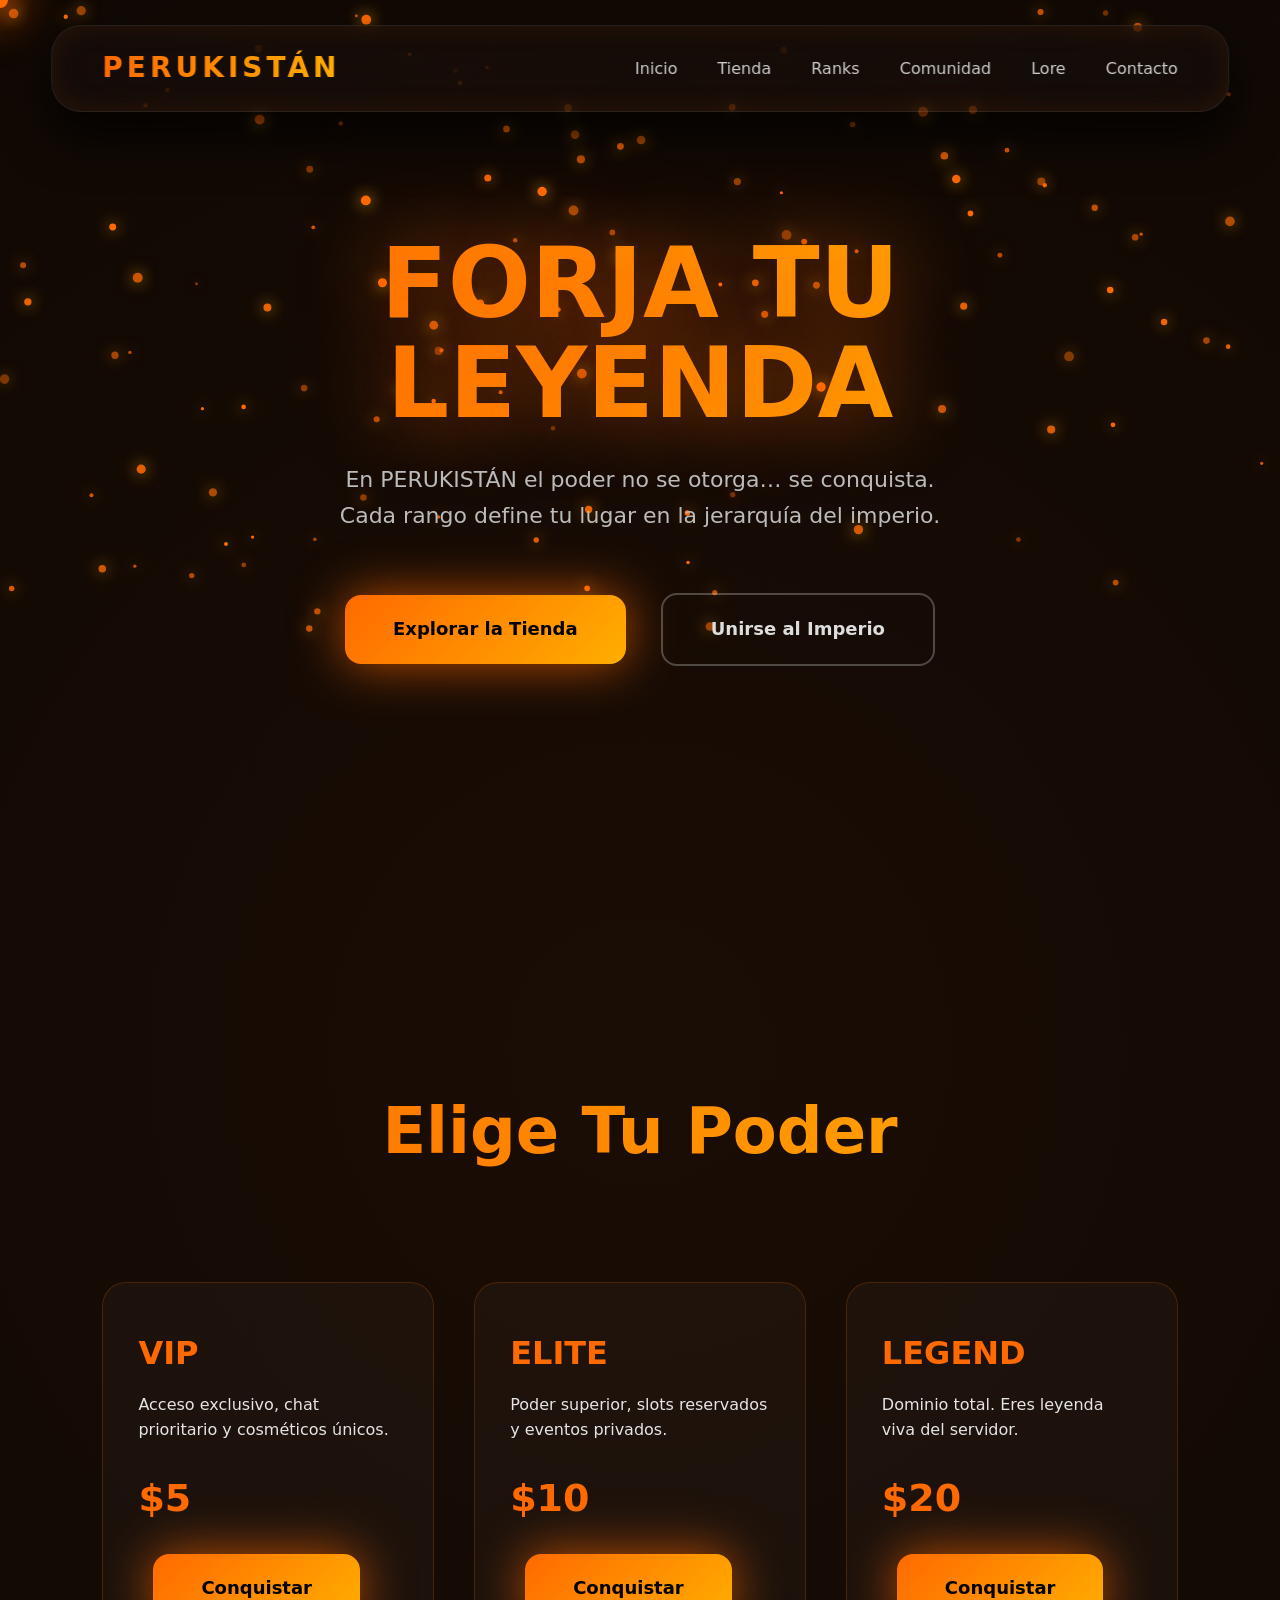
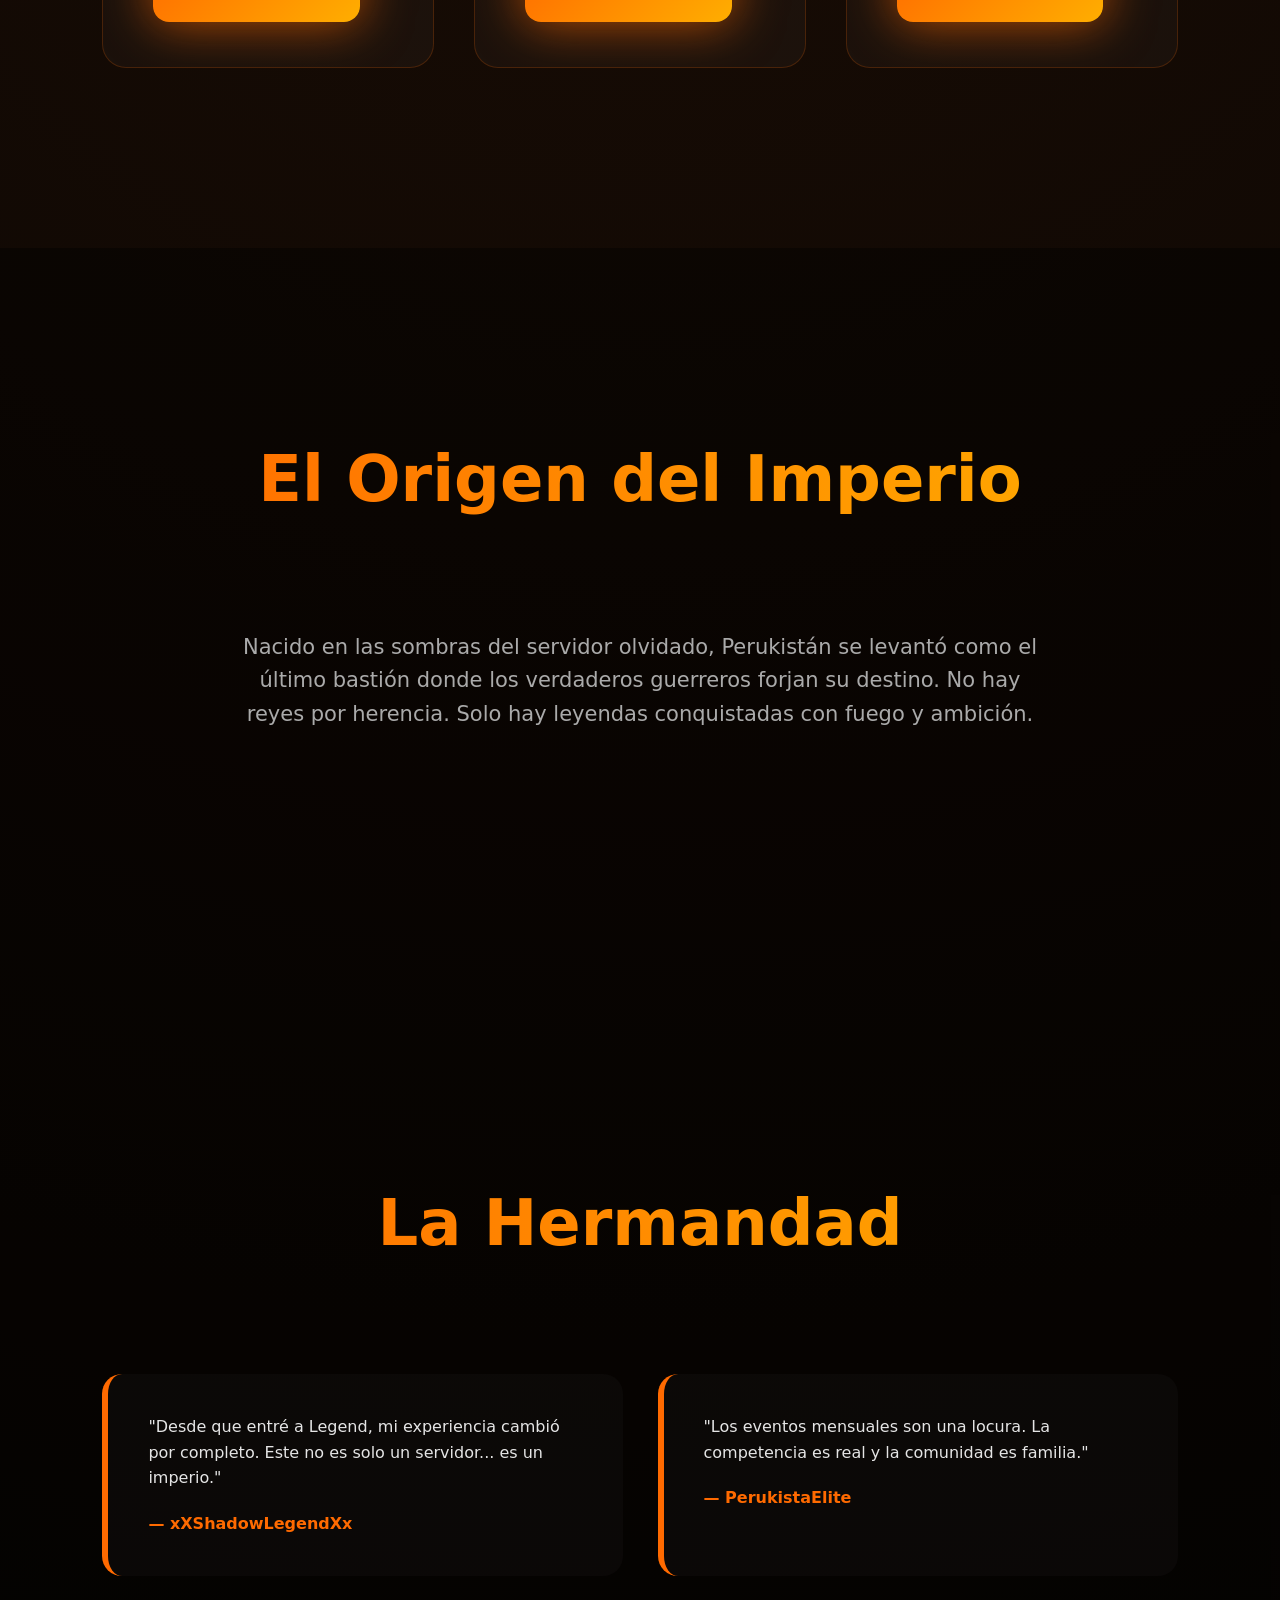
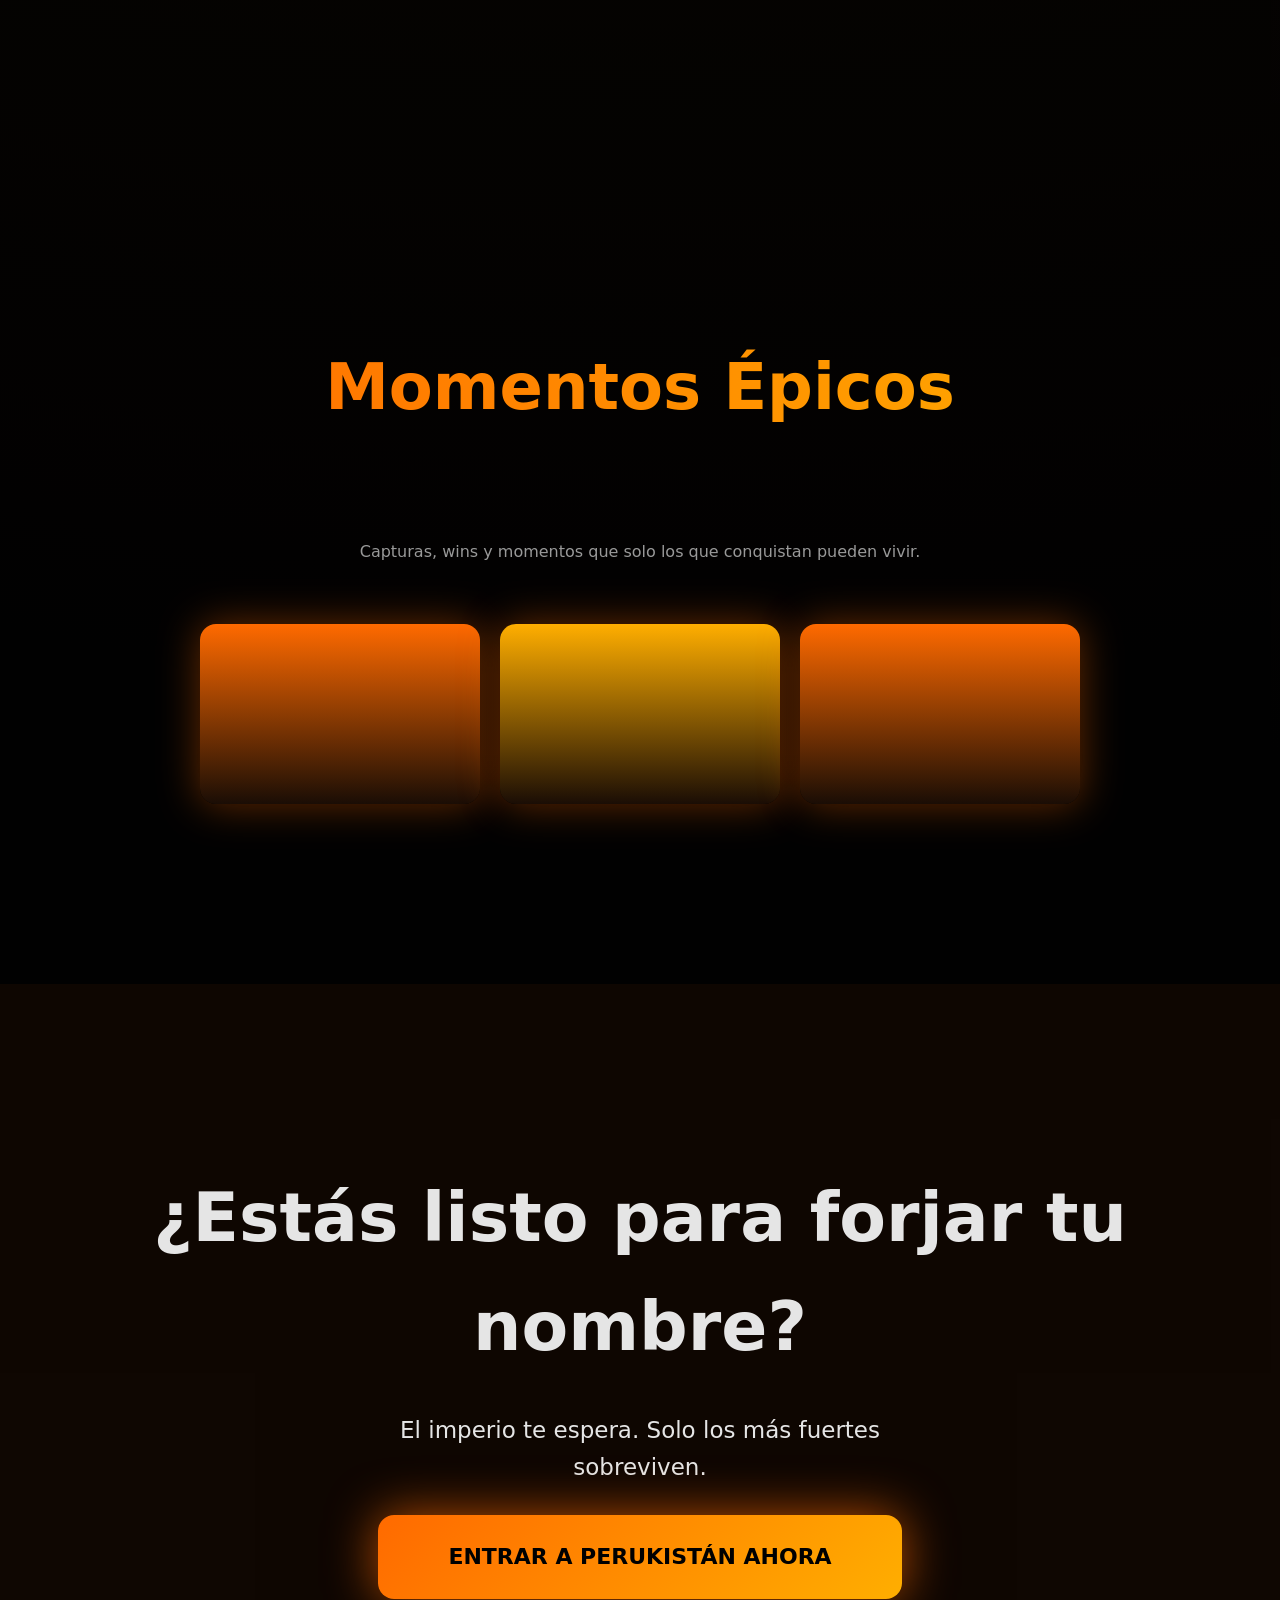
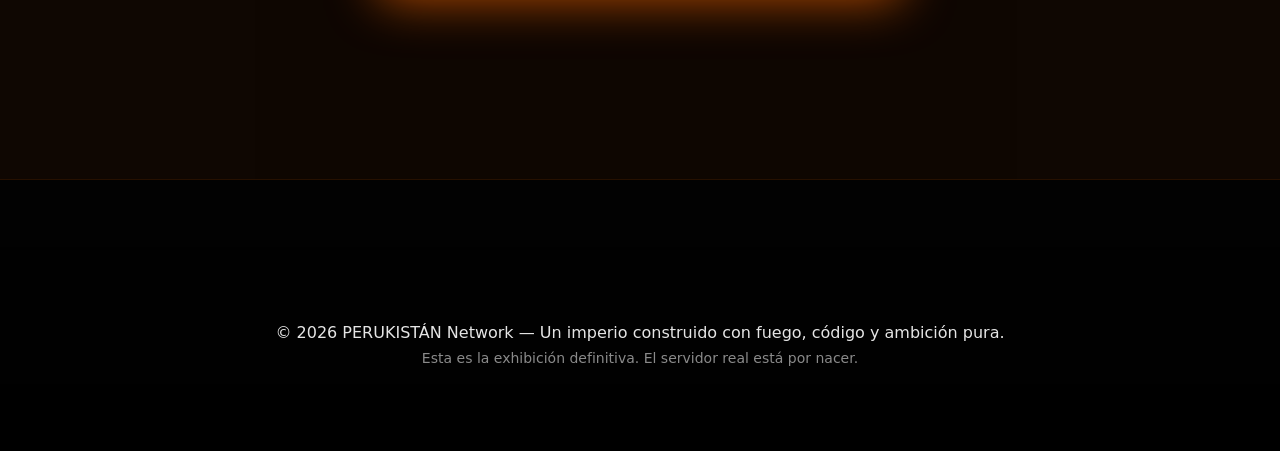
==== commit 0865fb2c: "Update index.html" ====
--- a/index.html
+++ b/index.html
@@ -5,116 +5,111 @@
     <meta name="viewport" content="width=device-width, initial-scale=1.0">
     <title>PERUKISTÁN | Network</title>
     
-    <!-- FAVICON -->
-    <link rel="icon" type="image/png" href="https://via.placeholder.com/64/FF6A00/000000?text=P" sizes="64x64">
-    <link rel="apple-touch-icon" href="https://via.placeholder.com/180/FF6A00/000000?text=PK">
-    <!-- En producción reemplaza con tu propio favicon.png en assets/ -->
-
-    <!-- SATOSHI FONT (Premium real) -->
-    <link href="https://api.fontshare.com/v2/css?f[]=satoshi@300,400,500,700,900&display=swap" rel="stylesheet">
+    <!-- FAVICON PRO -->
+    <link rel="icon" type="image/png" href="https://via.placeholder.com/64/ff6a00/000000?text=PK" sizes="64x64">
+    <link rel="apple-touch-icon" sizes="180x180" href="https://via.placeholder.com/180/ff6a00/000000?text=PK">
+    <!-- Reemplaza con tu propio favicon en producción -->
+
+    <!-- SATOSHI FONT PREMIUM -->
+    <link href="https://fonts.cdnfonts.com/css/satoshi" rel="stylesheet">
 
     <style>
         :root {
             --accent: #ff6a00;
             --accent-light: #ffae00;
-        }
-
-        * {
-            margin: 0;
-            padding: 0;
-            box-sizing: border-box;
-        }
-
+            --dark: #020202;
+        }
+
+        * { margin:0; padding:0; box-sizing:border-box; }
+        
         body {
-            font-family: 'Satoshi', sans-serif;
-            background: radial-gradient(circle at top, #1a0d05, #020202 70%);
+            font-family: 'Satoshi', system-ui, sans-serif;
+            background: radial-gradient(circle at 50% 20%, #1a0d05 0%, #020202 70%);
             color: #e5e5e5;
             overflow-x: hidden;
             cursor: none;
-        }
-
-        /* 🔥 GLOW FONDO REACTIVO AL MOUSE */
+            line-height: 1.6;
+        }
+
+        /* MOUSE REACTIVE BACKGROUND */
         body::after {
             content: "";
             position: fixed;
             inset: 0;
             pointer-events: none;
-            background: radial-gradient(circle at var(--x) var(--y), rgba(255, 106, 0, 0.12), transparent 50%);
+            background: radial-gradient(circle 800px at var(--x) var(--y), rgba(255,106,0,0.13), transparent 60%);
             z-index: 1;
-            transition: background 0.4s ease;
-        }
-
-        /* CURSOR ULTRA BRUTAL */
+            transition: opacity 0.6s;
+        }
+
+        /* CURSOR DIOS LEVEL */
         .cursor-dot {
             position: fixed;
-            width: 14px;
-            height: 14px;
+            width: 16px; height: 16px;
             background: var(--accent);
             border-radius: 50%;
             pointer-events: none;
-            z-index: 9999;
+            z-index: 99999;
             transform: translate(-50%, -50%);
-            transition: transform 0.1s cubic-bezier(0.23, 1, 0.32, 1);
-            box-shadow: 0 0 20px var(--accent);
+            box-shadow: 0 0 25px var(--accent);
+            transition: transform 0.08s cubic-bezier(0.23,1,0.32,1);
         }
 
         .cursor-glow {
             position: fixed;
-            width: 50px;
-            height: 50px;
-            background: rgba(255, 106, 0, 0.25);
+            width: 60px; height: 60px;
+            background: rgba(255,106,0,0.28);
             border-radius: 50%;
             pointer-events: none;
-            z-index: 9998;
+            z-index: 99998;
             transform: translate(-50%, -50%);
-            filter: blur(12px);
-            transition: all 0.25s ease;
+            filter: blur(18px);
+            transition: all 0.3s ease;
         }
 
         .cursor-trail {
             position: fixed;
-            width: 8px;
-            height: 8px;
+            width: 10px; height: 10px;
             background: var(--accent);
             border-radius: 50%;
             pointer-events: none;
-            z-index: 9997;
-            opacity: 0.6;
+            z-index: 99997;
+            opacity: 0.7;
             transform: translate(-50%, -50%);
         }
 
-        /* NAVBAR PREMIUM */
+        /* NAVBAR ULTRA */
         nav {
             position: fixed;
-            top: 20px;
+            top: 25px;
             left: 50%;
             transform: translateX(-50%);
-            width: 88%;
-            max-width: 1400px;
-            padding: 18px 40px;
+            width: 92%;
+            max-width: 1480px;
+            padding: 20px 50px;
             display: flex;
             justify-content: space-between;
             align-items: center;
-            border-radius: 24px;
-            background: rgba(20, 20, 20, 0.4);
-            backdrop-filter: blur(30px) saturate(200%);
-            border: 1px solid rgba(255,255,255,0.08);
-            box-shadow: 0 20px 40px rgba(0,0,0,0.7),
-                        inset 0 0 25px rgba(255,106,0,0.08);
-            z-index: 10000;
-            transition: all 0.5s cubic-bezier(0.23, 1, 0.32, 1);
+            border-radius: 30px;
+            background: rgba(18,18,18,0.45);
+            backdrop-filter: blur(40px) saturate(220%);
+            border: 1px solid rgba(255,255,255,0.09);
+            box-shadow: 0 25px 50px rgba(0,0,0,0.8),
+                        inset 0 0 30px rgba(255,106,0,0.1);
+            z-index: 100000;
+            transition: all 0.6s cubic-bezier(0.23,1,0.32,1);
         }
 
         nav.scrolled {
-            background: rgba(10,10,10,0.92);
-            backdrop-filter: blur(40px);
-            padding: 14px 40px;
+            top: 15px;
+            padding: 16px 50px;
+            background: rgba(10,10,10,0.95);
         }
 
         nav h1 {
             font-weight: 900;
-            font-size: 26px;
-            letter-spacing: 3px;
+            font-size: 28px;
+            letter-spacing: 4px;
             background: linear-gradient(90deg, var(--accent), var(--accent-light));
             -webkit-background-clip: text;
             color: transparent;
@@ -122,31 +117,25 @@
 
         nav a {
             color: #ccc;
-            margin-left: 32px;
+            margin-left: 35px;
             text-decoration: none;
             font-weight: 500;
             position: relative;
-            transition: all 0.3s;
         }
 
         nav a::after {
             content: '';
             position: absolute;
-            bottom: -6px;
+            bottom: -8px;
             left: 0;
             width: 0;
-            height: 2px;
+            height: 2.5px;
             background: linear-gradient(to right, var(--accent), var(--accent-light));
-            transition: width 0.4s cubic-bezier(0.23, 1, 0.32, 1);
-        }
-
-        nav a:hover {
-            color: white;
-        }
-
-        nav a:hover::after {
-            width: 100%;
-        }
+            transition: width 0.5s cubic-bezier(0.23,1,0.32,1);
+        }
+
+        nav a:hover::after { width: 100%; }
+        nav a:hover { color: #fff; }
 
         /* HERO */
         .hero {
@@ -156,139 +145,180 @@
             justify-content: center;
             text-align: center;
             position: relative;
-            z-index: 2;
+            z-index: 5;
+        }
+
+        .hero-content {
+            position: relative;
+            z-index: 10;
+            max-width: 920px;
         }
 
         .hero h2 {
-            font-size: 92px;
+            font-size: 98px;
             font-weight: 900;
-            line-height: 1.05;
+            line-height: 1.02;
             background: linear-gradient(90deg, #ff6a00, #ffae00, #ff6a00);
             -webkit-background-clip: text;
             color: transparent;
-            background-size: 200% 100%;
-            animation: gradientShift 8s linear infinite;
-            text-shadow: 0 0 60px rgba(255,106,0,0.5);
-        }
-
-        @keyframes gradientShift {
+            background-size: 200%;
+            animation: titleGlow 7s linear infinite;
+            text-shadow: 0 0 80px rgba(255,106,0,0.6);
+        }
+
+        @keyframes titleGlow {
             0% { background-position: 0% 50%; }
             100% { background-position: 200% 50%; }
         }
 
         .hero p {
-            margin-top: 24px;
-            font-size: 21px;
+            font-size: 22px;
+            margin: 28px auto 0;
+            max-width: 680px;
             color: #bbb;
-            max-width: 720px;
+            text-align: center; /* CORREGIDO */
         }
 
         .buttons {
-            margin-top: 50px;
+            margin-top: 60px;
         }
 
         .btn {
-            padding: 18px 42px;
-            border-radius: 14px;
+            padding: 20px 48px;
+            border-radius: 16px;
+            font-size: 18px;
             font-weight: 700;
-            font-size: 17px;
             text-decoration: none;
             display: inline-block;
-            margin: 0 12px;
-            transition: all 0.4s cubic-bezier(0.23, 1, 0.32, 1);
+            margin: 0 15px;
+            transition: all 0.5s cubic-bezier(0.23,1,0.32,1);
         }
 
         .btn-primary {
             background: linear-gradient(135deg, var(--accent), var(--accent-light));
             color: #000;
-            box-shadow: 0 0 40px rgba(255,106,0,0.6);
+            box-shadow: 0 0 50px rgba(255,106,0,0.7);
         }
 
         .btn-primary:hover {
-            transform: translateY(-6px) scale(1.05);
-            box-shadow: 0 0 70px rgba(255,106,0,0.9);
-        }
-
-        /* PARTÍCULAS EN HERO */
+            transform: translateY(-8px) scale(1.06);
+            box-shadow: 0 0 90px rgba(255,106,0,0.95);
+        }
+
+        .btn-secondary {
+            border: 2px solid rgba(255,255,255,0.25);
+            color: #ddd;
+        }
+
+        .btn-secondary:hover {
+            border-color: var(--accent);
+            color: white;
+            background: rgba(255,106,0,0.1);
+        }
+
+        /* CANVAS PARTICLES */
         #particles {
             position: absolute;
             top: 0; left: 0;
             width: 100%; height: 100%;
+            z-index: 2;
             pointer-events: none;
-            z-index: 1;
-            opacity: 0.6;
-        }
-
-        /* SECCIONES */
+        }
+
+        /* SECCIONES LARGO */
         .section {
-            padding: 160px 8%;
+            padding: 180px 8%;
             position: relative;
-            z-index: 2;
+            z-index: 10;
+        }
+
+        h2.section-title {
+            font-size: 64px;
+            text-align: center;
+            margin-bottom: 100px;
+            background: linear-gradient(90deg, var(--accent), var(--accent-light));
+            -webkit-background-clip: text;
+            color: transparent;
         }
 
         .products {
             display: grid;
-            grid-template-columns: repeat(auto-fit, minmax(300px, 1fr));
+            grid-template-columns: repeat(auto-fit, minmax(320px, 1fr));
             gap: 40px;
         }
 
         .card {
+            background: rgba(255,255,255,0.03);
+            border: 1px solid rgba(255,106,0,0.2);
+            border-radius: 24px;
+            padding: 45px 35px;
+            transition: all 0.6s cubic-bezier(0.23,1,0.32,1);
+            position: relative;
+            overflow: hidden;
+        }
+
+        .card::before {
+            content: '';
+            position: absolute;
+            inset: 0;
+            background: linear-gradient(135deg, transparent, rgba(255,106,0,0.08));
+            opacity: 0;
+            transition: opacity 0.6s;
+        }
+
+        .card:hover::before { opacity: 1; }
+
+        .card:hover {
+            transform: translateY(-25px) rotate(1deg);
+            border-color: var(--accent);
+            box-shadow: 0 40px 80px rgba(255,106,0,0.35);
+        }
+
+        .card h4 {
+            font-size: 32px;
+            color: var(--accent);
+            margin-bottom: 12px;
+        }
+
+        /* MÁS SECCIONES PARA HACERLO MUY LARGO */
+        .lore, .community, .gallery {
+            background: rgba(0,0,0,0.4);
+        }
+
+        .testimonial {
             background: rgba(255,255,255,0.025);
-            border: 1px solid rgba(255,106,0,0.15);
+            padding: 40px;
             border-radius: 20px;
-            padding: 40px 30px;
-            backdrop-filter: blur(16px);
-            transition: all 0.5s cubic-bezier(0.23, 1, 0.32, 1);
-        }
-
-        .card:hover {
-            transform: translateY(-20px) scale(1.03);
-            border-color: var(--accent);
-            box-shadow: 0 0 60px rgba(255,106,0,0.3);
-        }
-
-        .card h4 {
-            font-size: 28px;
-            font-weight: 700;
-            color: var(--accent);
-        }
-
-        /* FOOTER + MÁS CONTENIDO PARA HACERLO LARGO */
+            border-left: 6px solid var(--accent);
+        }
+
         footer {
-            padding: 100px 8% 60px;
+            padding: 140px 8% 80px;
             text-align: center;
-            color: #555;
-            border-top: 1px solid rgba(255,255,255,0.05);
-        }
-
-        /* Loader inicial */
+            background: linear-gradient(to top, #000, transparent);
+            border-top: 1px solid rgba(255,106,0,0.15);
+        }
+
+        /* LOADER DIOS */
         .loader {
             position: fixed;
             inset: 0;
-            background: #020202;
+            background: var(--dark);
             display: flex;
+            flex-direction: column;
             align-items: center;
             justify-content: center;
-            z-index: 99999;
-            transition: opacity 1.2s ease;
-        }
-
-        .loader.hidden {
-            opacity: 0;
-            pointer-events: none;
-        }
-
-        .loader-circle {
-            width: 80px;
-            height: 80px;
-            border: 6px solid rgba(255,106,0,0.3);
-            border-top: 6px solid var(--accent);
-            border-radius: 50%;
-            animation: spin 1s linear infinite;
-        }
-
-        @keyframes spin {
-            to { transform: rotate(360deg); }
+            z-index: 999999;
+            transition: opacity 1.5s ease;
+        }
+
+        .loader.hidden { opacity: 0; pointer-events: none; }
+
+        .loader-text {
+            margin-top: 30px;
+            font-size: 18px;
+            letter-spacing: 6px;
+            color: var(--accent);
         }
     </style>
 </head>
@@ -296,14 +326,13 @@
 
     <!-- LOADER -->
     <div class="loader" id="loader">
-        <div class="loader-circle"></div>
+        <div style="width:90px;height:90px;border:8px solid rgba(255,106,0,0.3);border-top:8px solid var(--accent);border-radius:50%;animation:spin 1.1s linear infinite;"></div>
+        <div class="loader-text">FORJANDO EL IMPERIO...</div>
     </div>
 
     <!-- CURSORES -->
     <div class="cursor-dot" id="cursor-dot"></div>
     <div class="cursor-glow" id="cursor-glow"></div>
-
-    <div class="glow"></div>
 
     <!-- NAVBAR -->
     <nav id="navbar">
@@ -313,6 +342,7 @@
             <a href="#">Tienda</a>
             <a href="#">Ranks</a>
             <a href="#">Comunidad</a>
+            <a href="#">Lore</a>
             <a href="#">Contacto</a>
         </div>
     </nav>
@@ -320,190 +350,208 @@
     <!-- HERO -->
     <section class="hero">
         <canvas id="particles"></canvas>
-        <div style="position: relative; z-index: 3;">
+        <div class="hero-content">
             <h2>FORJA TU LEYENDA</h2>
-            <p>En PERUKISTÁN el poder no se otorga… se conquista.<br> Cada rango define tu lugar en la jerarquía del imperio.</p>
+            <p>En PERUKISTÁN el poder no se otorga… se conquista.<br>Cada rango define tu lugar en la jerarquía del imperio.</p>
             <div class="buttons">
-                <a href="#" class="btn btn-primary">Explorar Tienda</a>
-                <a href="#" class="btn btn-secondary" style="border: 2px solid rgba(255,255,255,0.2); color: #ddd;">Unirse al Imperio</a>
+                <a href="#" class="btn btn-primary">Explorar la Tienda</a>
+                <a href="#" class="btn btn-secondary">Unirse al Imperio</a>
             </div>
         </div>
     </section>
 
-    <!-- PRODUCTOS / RANKS -->
+    <!-- RANKS -->
     <section class="section">
-        <h2 style="text-align:center; font-size:58px; margin-bottom:80px; background: linear-gradient(90deg, #ff6a00, #ffae00); -webkit-background-clip: text; color: transparent;">Elige Tu Poder</h2>
+        <h2 class="section-title">Elige Tu Poder</h2>
         <div class="products">
             <div class="card">
                 <h4>VIP</h4>
-                <p>Acceso exclusivo y ventajas iniciales.</p>
-                <div class="price" style="font-size:32px; margin:20px 0; color:var(--accent);">$5</div>
-                <a href="#" class="btn btn-primary">Comprar</a>
+                <p>Acceso exclusivo, chat prioritario y cosméticos únicos.</p>
+                <div style="font-size:38px;margin:25px 0;color:var(--accent);font-weight:700;">$5</div>
+                <a href="#" class="btn btn-primary">Conquistar</a>
             </div>
             <div class="card">
                 <h4>ELITE</h4>
-                <p>Poder superior y beneficios avanzados.</p>
-                <div class="price" style="font-size:32px; margin:20px 0; color:var(--accent);">$10</div>
-                <a href="#" class="btn btn-primary">Comprar</a>
+                <p>Poder superior, slots reservados y eventos privados.</p>
+                <div style="font-size:38px;margin:25px 0;color:var(--accent);font-weight:700;">$10</div>
+                <a href="#" class="btn btn-primary">Conquistar</a>
             </div>
             <div class="card">
                 <h4>LEGEND</h4>
-                <p>Dominio total. Eres la élite del imperio.</p>
-                <div class="price" style="font-size:32px; margin:20px 0; color:var(--accent);">$20</div>
-                <a href="#" class="btn btn-primary">Comprar</a>
+                <p>Dominio total. Eres leyenda viva del servidor.</p>
+                <div style="font-size:38px;margin:25px 0;color:var(--accent);font-weight:700;">$20</div>
+                <a href="#" class="btn btn-primary">Conquistar</a>
             </div>
         </div>
     </section>
 
-    <!-- MÁS CONTENIDO PARA QUE SEA LARGO Y ÉPICO -->
-    <section class="section" style="background: rgba(0,0,0,0.4);">
-        <h2 style="text-align:center; font-size:52px; margin-bottom:60px;">La Jerarquía de Perukistán</h2>
-        <p style="max-width:800px; margin:0 auto 80px; text-align:center; font-size:19px; color:#aaa;">
-            Desde el guerrero recién llegado hasta el dios del servidor. Tu rango no es solo un título, es tu identidad.
+    <!-- LORE -->
+    <section class="section lore">
+        <h2 class="section-title">El Origen del Imperio</h2>
+        <p style="max-width:820px;margin:0 auto 80px;text-align:center;font-size:21px;color:#aaa;">
+            Nacido en las sombras del servidor olvidado, Perukistán se levantó como el último bastión donde los verdaderos guerreros forjan su destino. 
+            No hay reyes por herencia. Solo hay leyendas conquistadas con fuego y ambición.
         </p>
-        <!-- Aquí podrías agregar más cards o una tabla, pero lo dejo limpio para que sigas extendiendo -->
     </section>
 
+    <!-- COMUNIDAD -->
+    <section class="section community">
+        <h2 class="section-title">La Hermandad</h2>
+        <div style="display:grid;grid-template-columns:repeat(auto-fit,minmax(340px,1fr));gap:35px;max-width:1200px;margin:0 auto;">
+            <div class="testimonial">
+                <p>"Desde que entré a Legend, mi experiencia cambió por completo. Este no es solo un servidor... es un imperio."</p>
+                <strong style="color:var(--accent);margin-top:20px;display:block;">— xXShadowLegendXx</strong>
+            </div>
+            <div class="testimonial">
+                <p>"Los eventos mensuales son una locura. La competencia es real y la comunidad es familia."</p>
+                <strong style="color:var(--accent);margin-top:20px;display:block;">— PerukistaElite</strong>
+            </div>
+        </div>
+    </section>
+
+    <!-- GALLERY / VISUALS -->
+    <section class="section gallery">
+        <h2 class="section-title">Momentos Épicos</h2>
+        <p style="text-align:center;max-width:700px;margin:0 auto 60px;color:#999;">
+            Capturas, wins y momentos que solo los que conquistan pueden vivir.
+        </p>
+        <!-- Placeholder visuales – en producción pondrías imágenes reales -->
+        <div style="display:flex;justify-content:center;gap:20px;flex-wrap:wrap;">
+            <div style="width:280px;height:180px;background:linear-gradient(#ff6a00,#1a0d05);border-radius:16px;box-shadow:0 0 40px rgba(255,106,0,0.4);"></div>
+            <div style="width:280px;height:180px;background:linear-gradient(#ffae00,#1a0d05);border-radius:16px;box-shadow:0 0 40px rgba(255,106,0,0.4);"></div>
+            <div style="width:280px;height:180px;background:linear-gradient(#ff6a00,#1a0d05);border-radius:16px;box-shadow:0 0 40px rgba(255,106,0,0.4);"></div>
+        </div>
+    </section>
+
+    <!-- FINAL CTA -->
+    <section class="section" style="text-align:center;background:rgba(255,106,0,0.05);">
+        <h2 style="font-size:68px;">¿Estás listo para forjar tu nombre?</h2>
+        <p style="font-size:23px;margin:30px auto;max-width:600px;">El imperio te espera. Solo los más fuertes sobreviven.</p>
+        <a href="#" class="btn btn-primary" style="font-size:22px;padding:24px 70px;">ENTRAR A PERUKISTÁN AHORA</a>
+    </section>
+
     <footer>
-        © 2026 PERUKISTÁN Network — Hecho con fuego y ambición.<br>
-        <span style="font-size:13px;">Esta es solo la exhibición. El imperio real está por venir.</span>
+        © 2026 PERUKISTÁN Network — Un imperio construido con fuego, código y ambición pura.<br>
+        <span style="font-size:14px;opacity:0.6;">Esta es la exhibición definitiva. El servidor real está por nacer.</span>
     </footer>
 
     <script>
         // Loader
         window.addEventListener("load", () => {
-            const loader = document.getElementById("loader");
             setTimeout(() => {
-                loader.classList.add("hidden");
-            }, 800);
+                document.getElementById("loader").classList.add("hidden");
+            }, 1200);
         });
 
-        // Cursor ultra
-        const cursorDot = document.getElementById("cursor-dot");
-        const cursorGlow = document.getElementById("cursor-glow");
-
-        let trails = [];
+        // Cursor Dios
+        const dot = document.getElementById("cursor-dot");
+        const glow = document.getElementById("cursor-glow");
 
         function createTrail(x, y) {
             const trail = document.createElement("div");
             trail.className = "cursor-trail";
-            trail.style.left = x + "px";
-            trail.style.top = y + "px";
+            trail.style.left = `${x}px`;
+            trail.style.top = `${y}px`;
             document.body.appendChild(trail);
-            trails.push(trail);
-
             setTimeout(() => {
                 trail.style.opacity = "0";
-                setTimeout(() => {
-                    trail.remove();
-                    trails.shift();
-                }, 600);
-            }, 80);
-        }
-
-        document.addEventListener("mousemove", (e) => {
-            // Posición principal
-            cursorDot.style.left = e.clientX + "px";
-            cursorDot.style.top = e.clientY + "px";
-            cursorGlow.style.left = e.clientX + "px";
-            cursorGlow.style.top = e.clientY + "px";
-
-            // Glow reactivo en body
-            document.body.style.setProperty("--x", e.clientX + "px");
-            document.body.style.setProperty("--y", e.clientY + "px");
-
-            // Trail
-            if (Math.random() > 0.4) createTrail(e.clientX, e.clientY);
+                setTimeout(() => trail.remove(), 500);
+            }, 60);
+        }
+
+        document.addEventListener("mousemove", e => {
+            dot.style.left = `${e.clientX}px`;
+            dot.style.top = `${e.clientY}px`;
+            glow.style.left = `${e.clientX}px`;
+            glow.style.top = `${e.clientY}px`;
+
+            document.body.style.setProperty("--x", `${e.clientX}px`);
+            document.body.style.setProperty("--y", `${e.clientY}px`);
+
+            if (Math.random() > 0.35) createTrail(e.clientX, e.clientY);
         });
 
-        // Efecto presión
-        document.addEventListener("mousedown", () => {
-            cursorDot.style.transform = "translate(-50%, -50%) scale(0.7)";
-        });
-
-        document.addEventListener("mouseup", () => {
-            cursorDot.style.transform = "translate(-50%, -50%) scale(1)";
-        });
-
-        // Hover en elementos interactivos (más grande)
-        const interactives = document.querySelectorAll("a, .btn, button");
-        interactives.forEach(el => {
+        document.addEventListener("mousedown", () => dot.style.transform = "translate(-50%,-50%) scale(0.65)");
+        document.addEventListener("mouseup", () => dot.style.transform = "translate(-50%,-50%) scale(1)");
+
+        // Hover magnético en botones y links
+        document.querySelectorAll("a, .btn").forEach(el => {
             el.addEventListener("mouseenter", () => {
-                cursorDot.style.transform = "translate(-50%, -50%) scale(2.2)";
-                cursorGlow.style.transform = "translate(-50%, -50%) scale(3)";
-                cursorGlow.style.background = "rgba(255, 170, 0, 0.4)";
+                dot.style.transform = "translate(-50%,-50%) scale(2.8)";
+                glow.style.transform = "translate(-50%,-50%) scale(4)";
             });
             el.addEventListener("mouseleave", () => {
-                cursorDot.style.transform = "translate(-50%, -50%) scale(1)";
-                cursorGlow.style.transform = "translate(-50%, -50%) scale(1)";
-                cursorGlow.style.background = "rgba(255, 106, 0, 0.25)";
+                dot.style.transform = "translate(-50%,-50%) scale(1)";
+                glow.style.transform = "translate(-50%,-50%) scale(1)";
             });
         });
 
         // Navbar scroll
         window.addEventListener("scroll", () => {
-            const nav = document.getElementById("navbar");
-            if (window.scrollY > 80) {
-                nav.classList.add("scrolled");
-            } else {
-                nav.classList.remove("scrolled");
-            }
+            document.getElementById("navbar").classList.toggle("scrolled", window.scrollY > 100);
         });
 
-        // Partículas canvas simple (estilo energía)
+        // Partículas avanzadas
         const canvas = document.getElementById("particles");
         canvas.width = window.innerWidth;
         canvas.height = window.innerHeight;
         const ctx = canvas.getContext("2d");
 
-        let particlesArray = [];
+        let particles = [];
 
         class Particle {
             constructor() {
+                this.reset();
+            }
+            reset() {
                 this.x = Math.random() * canvas.width;
-                this.y = Math.random() * canvas.height * 0.6;
-                this.size = Math.random() * 4 + 1;
-                this.speedY = Math.random() * 0.8 + 0.4;
-                this.opacity = Math.random() * 0.6 + 0.4;
+                this.y = Math.random() * canvas.height * 0.7;
+                this.size = Math.random() * 3.5 + 1.5;
+                this.speed = Math.random() * 1.2 + 0.6;
+                this.opacity = Math.random() * 0.7 + 0.4;
             }
             update() {
-                this.y += this.speedY;
-                if (this.y > canvas.height) this.y = 0;
+                this.y += this.speed;
+                if (this.y > canvas.height) this.reset();
             }
             draw() {
-                ctx.fillStyle = `rgba(255, 106, 0, ${this.opacity})`;
+                ctx.save();
+                ctx.globalAlpha = this.opacity;
+                ctx.fillStyle = "#ff6a00";
+                ctx.shadowBlur = 15;
+                ctx.shadowColor = "#ffae00";
                 ctx.beginPath();
                 ctx.arc(this.x, this.y, this.size, 0, Math.PI * 2);
                 ctx.fill();
+                ctx.restore();
             }
         }
 
-        function initParticles() {
-            particlesArray = [];
-            for (let i = 0; i < 80; i++) {
-                particlesArray.push(new Particle());
-            }
-        }
-
-        function animateParticles() {
+        function init() {
+            particles = [];
+            for (let i = 0; i < 120; i++) particles.push(new Particle());
+        }
+
+        function animate() {
             ctx.clearRect(0, 0, canvas.width, canvas.height);
-            for (let i = 0; i < particlesArray.length; i++) {
-                particlesArray[i].update();
-                particlesArray[i].draw();
-            }
-            requestAnimationFrame(animateParticles);
+            particles.forEach(p => {
+                p.update();
+                p.draw();
+            });
+            requestAnimationFrame(animate);
         }
 
         window.addEventListener("resize", () => {
             canvas.width = window.innerWidth;
             canvas.height = window.innerHeight;
-            initParticles();
+            init();
         });
 
-        initParticles();
-        animateParticles();
-
-        console.log("%cPERUKISTÁN Network — Modo BRUTAL activado 🔥", "color:#ff6a00; font-size:16px; font-weight:900;");
+        init();
+        animate();
+
+        console.log("%cMODO DIOS VISUAL ACTIVADO — PERUKISTÁN 2026 🔥", "color:#ff6a00;font-size:18px;font-weight:900;");
     </script>
 </body>
 </html>
+</html>
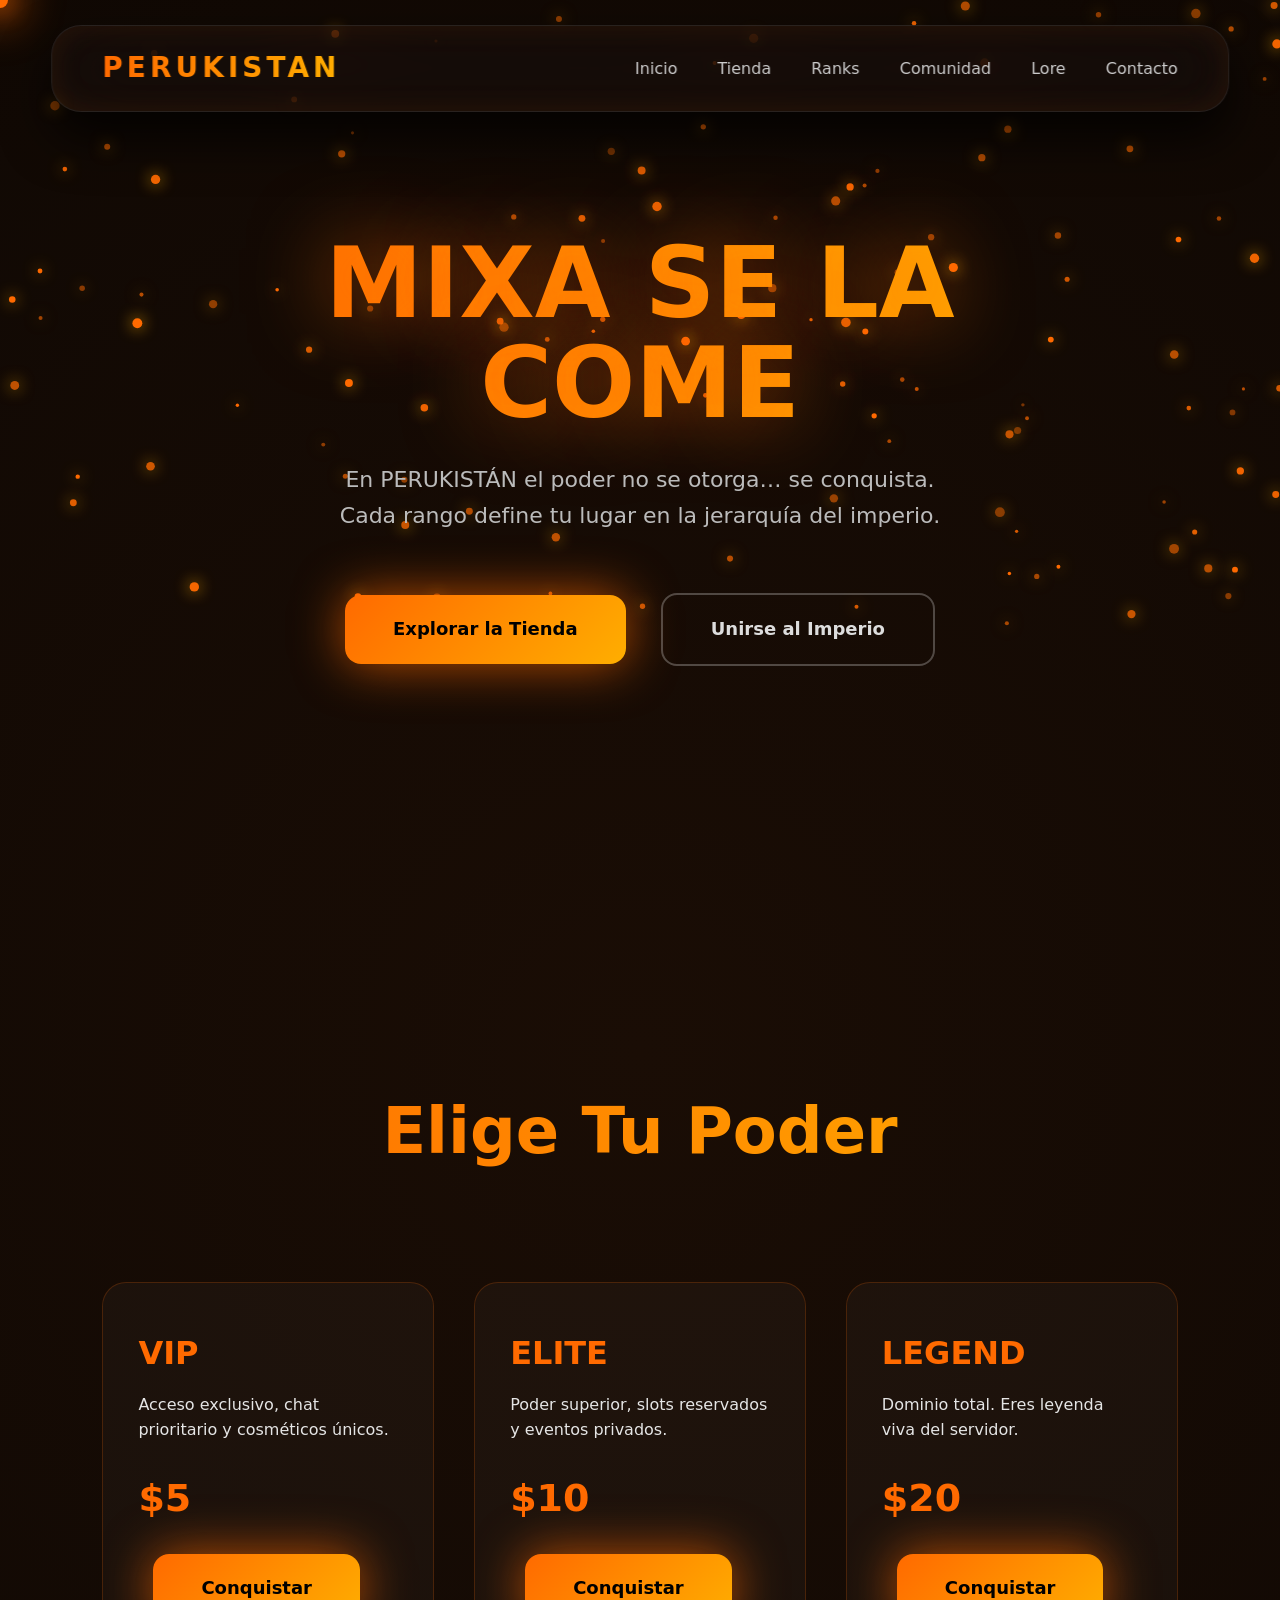
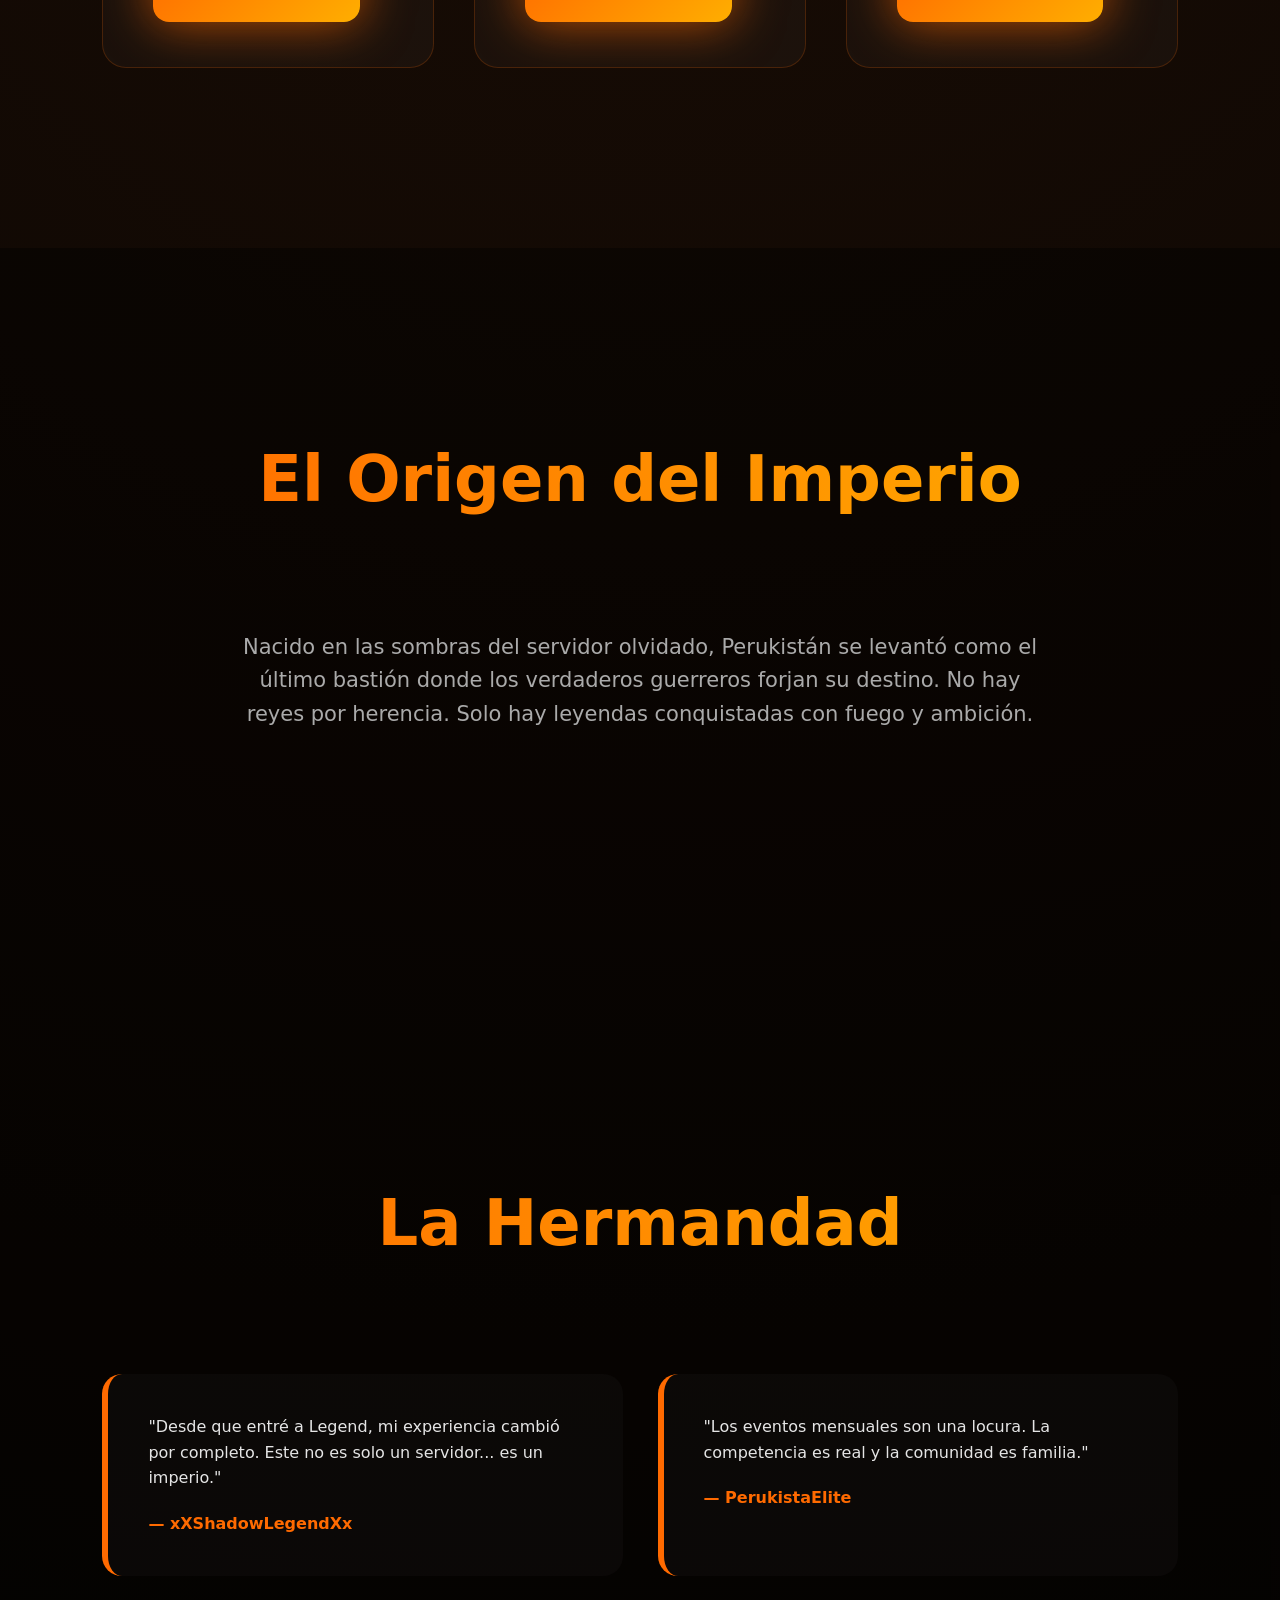
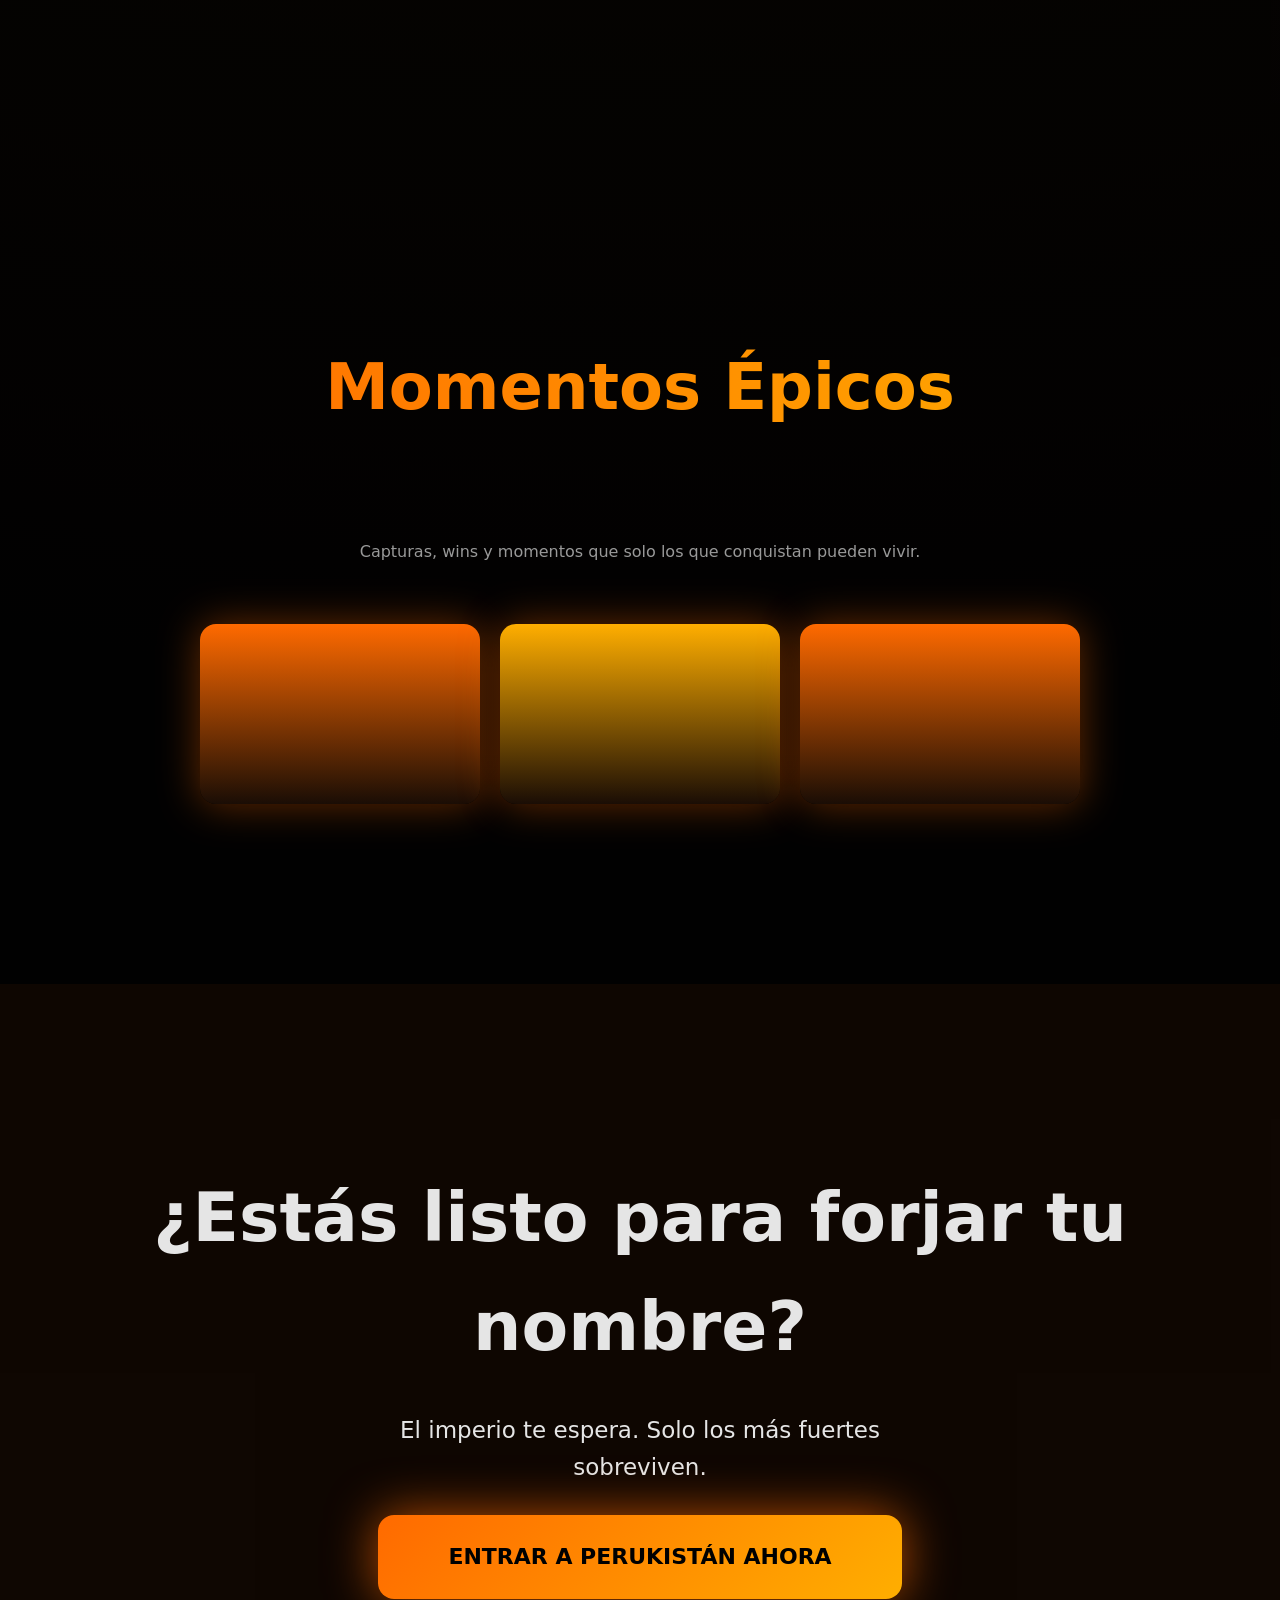
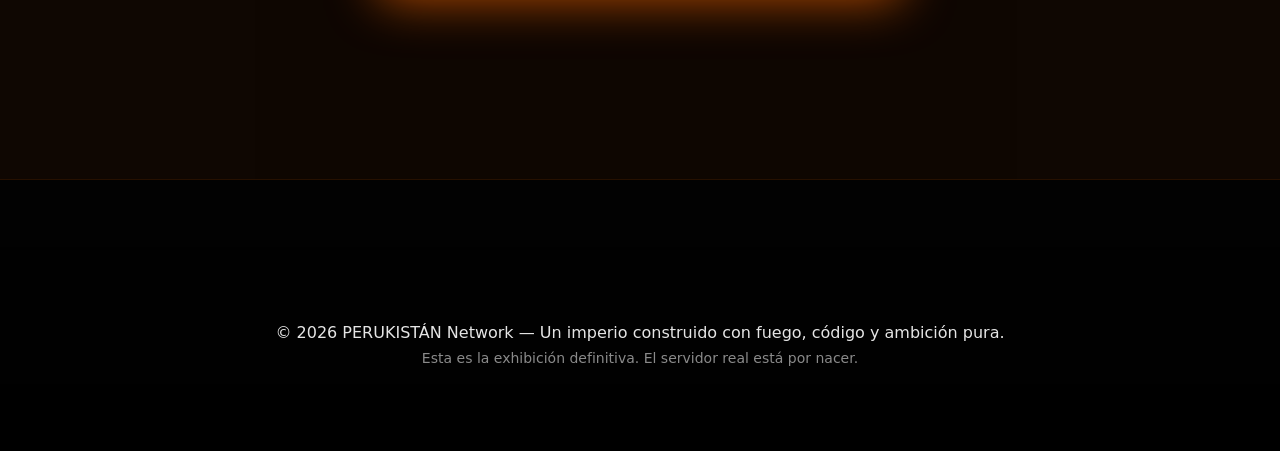
==== commit ec3304fb: "Update index.html" ====
--- a/index.html
+++ b/index.html
@@ -336,7 +336,7 @@
 
     <!-- NAVBAR -->
     <nav id="navbar">
-        <h1>PERUKISTÁN</h1>
+        <h1>PERUKISTAN</h1>
         <div>
             <a href="#">Inicio</a>
             <a href="#">Tienda</a>
@@ -351,7 +351,7 @@
     <section class="hero">
         <canvas id="particles"></canvas>
         <div class="hero-content">
-            <h2>FORJA TU LEYENDA</h2>
+            <h2>MIXA SE LA COME</h2>
             <p>En PERUKISTÁN el poder no se otorga… se conquista.<br>Cada rango define tu lugar en la jerarquía del imperio.</p>
             <div class="buttons">
                 <a href="#" class="btn btn-primary">Explorar la Tienda</a>
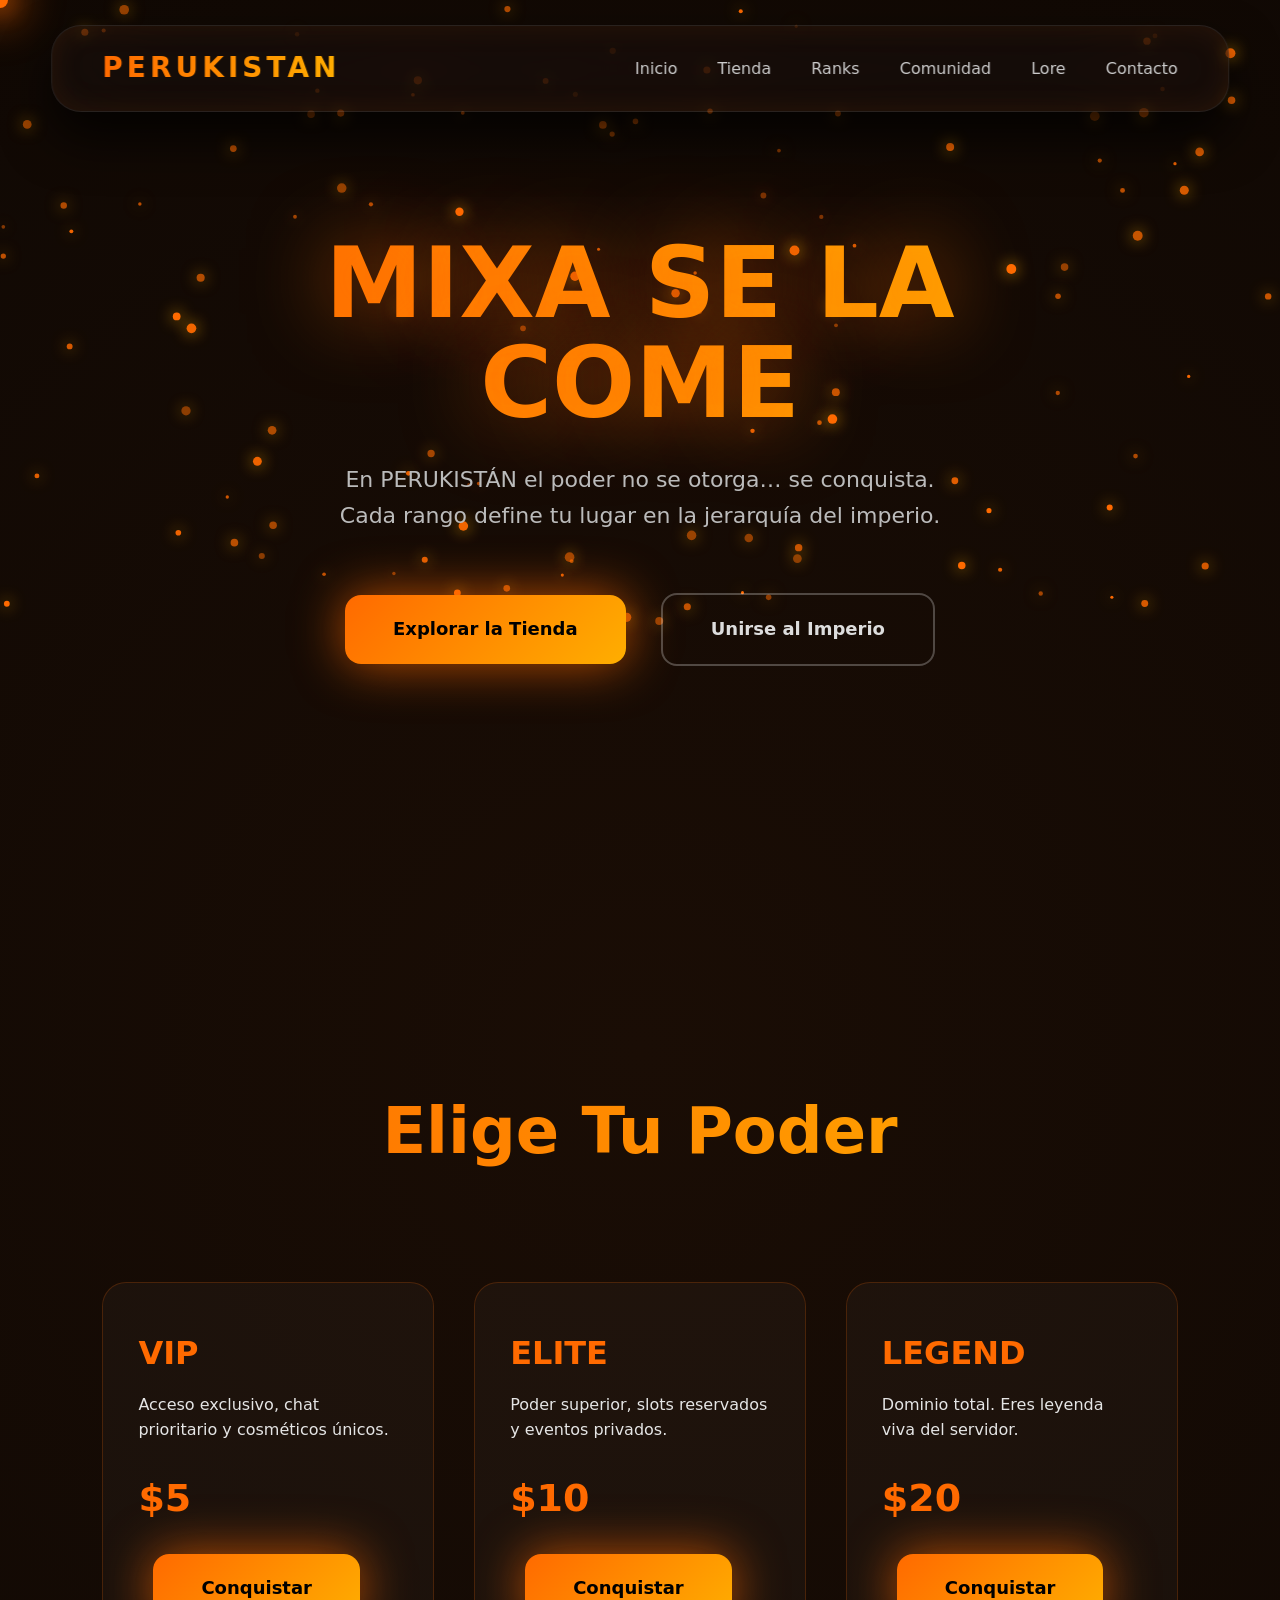
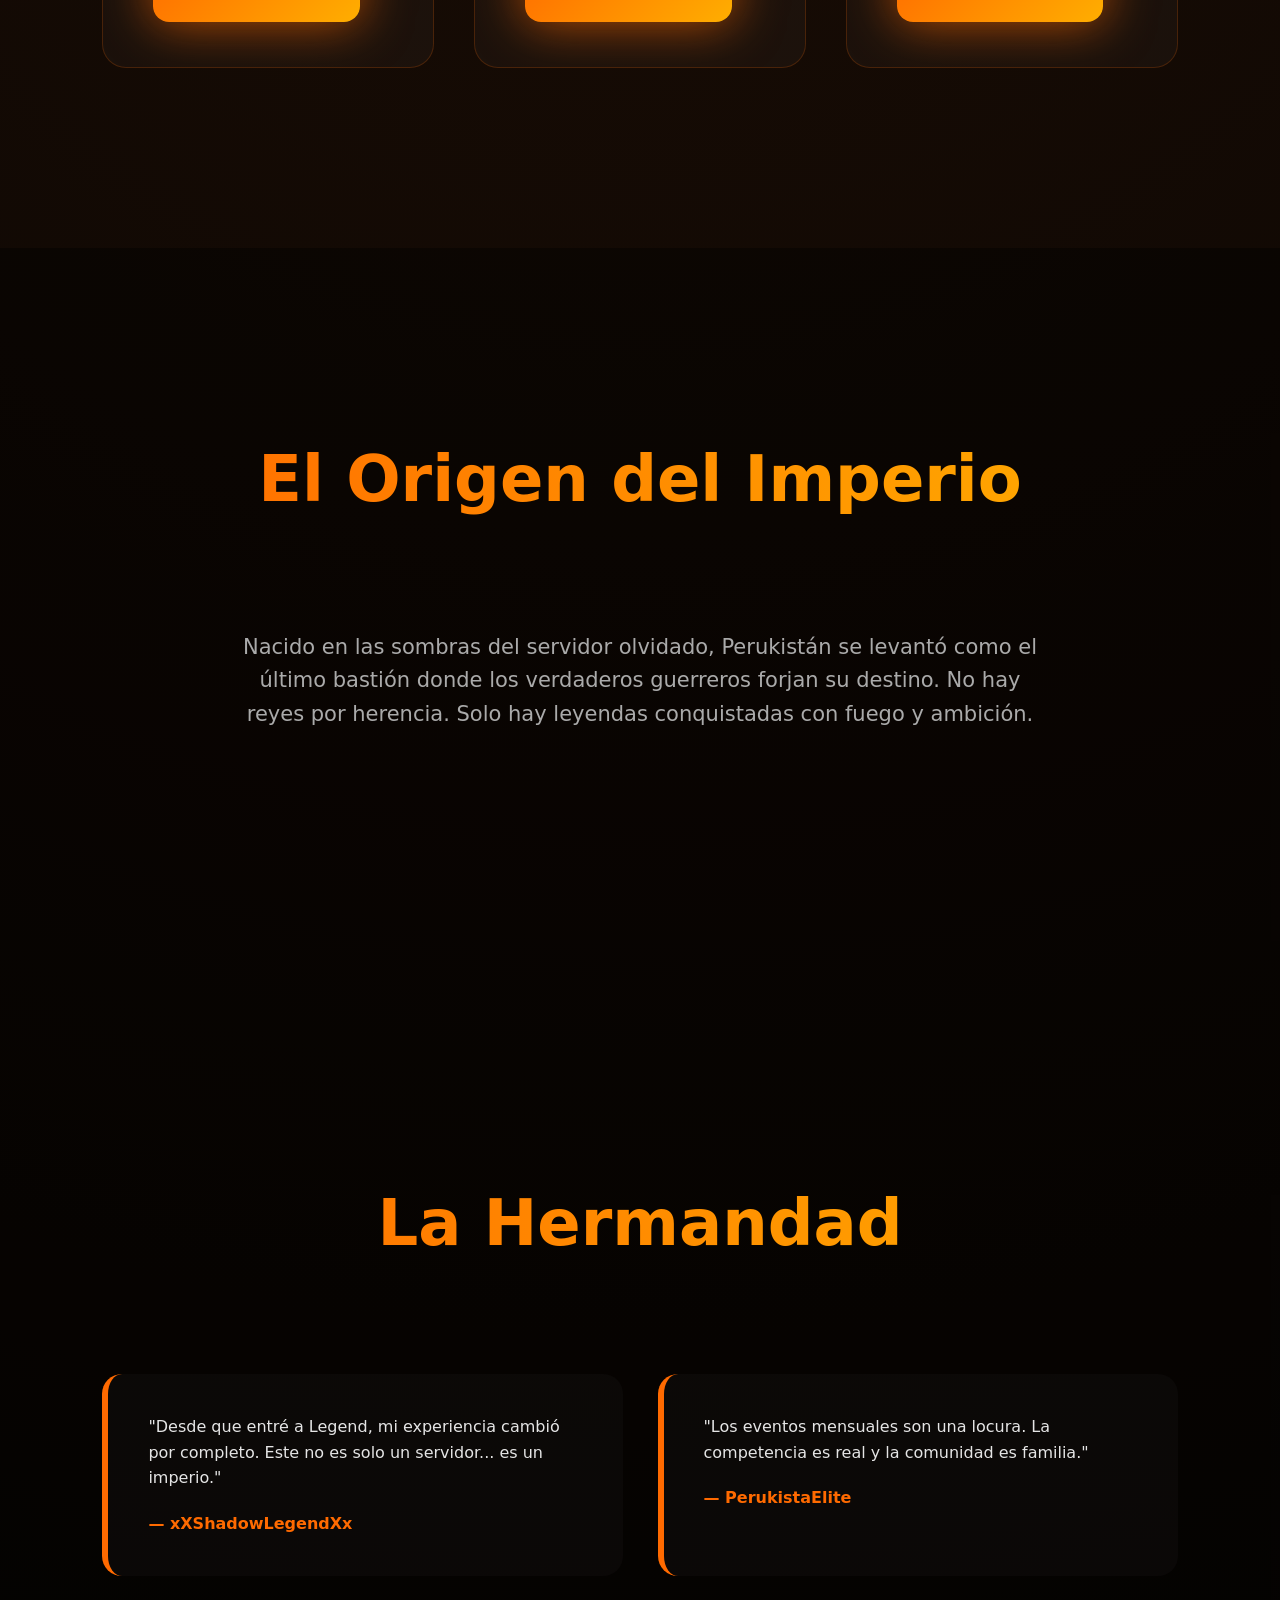
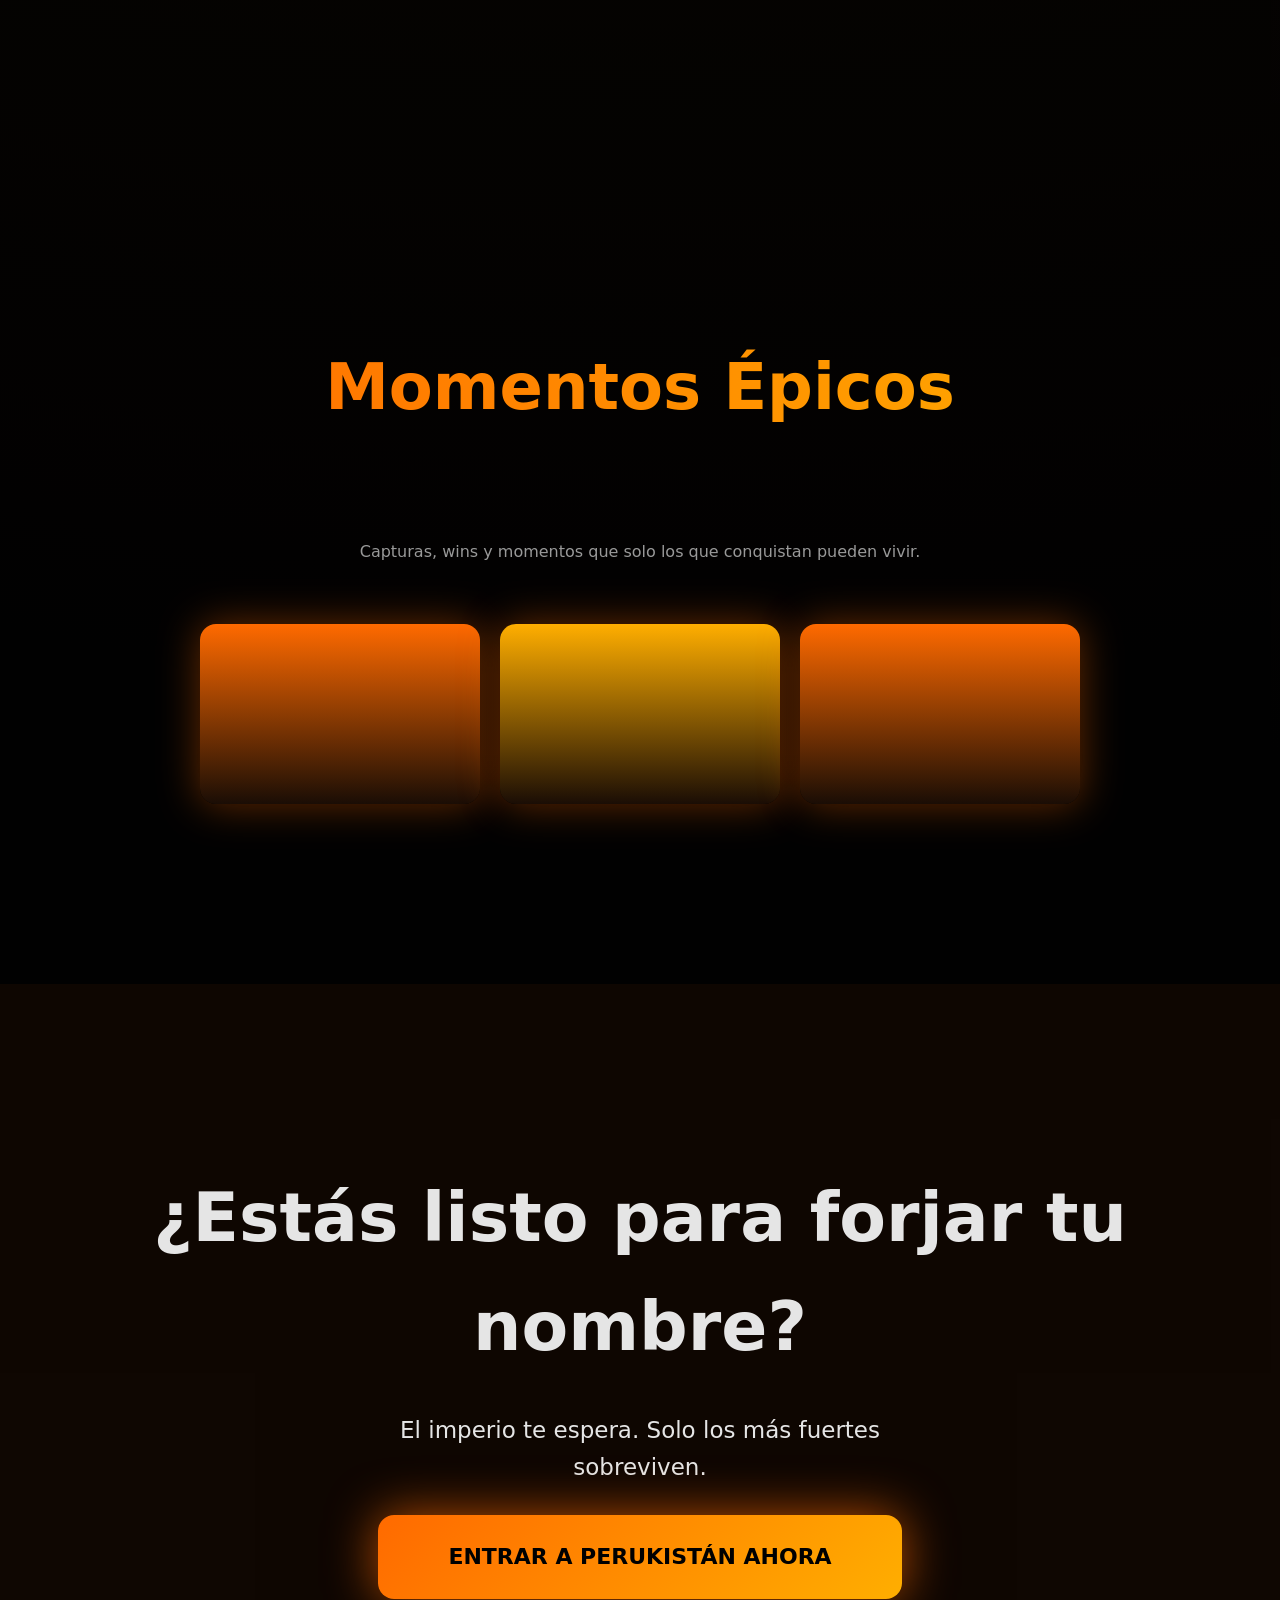
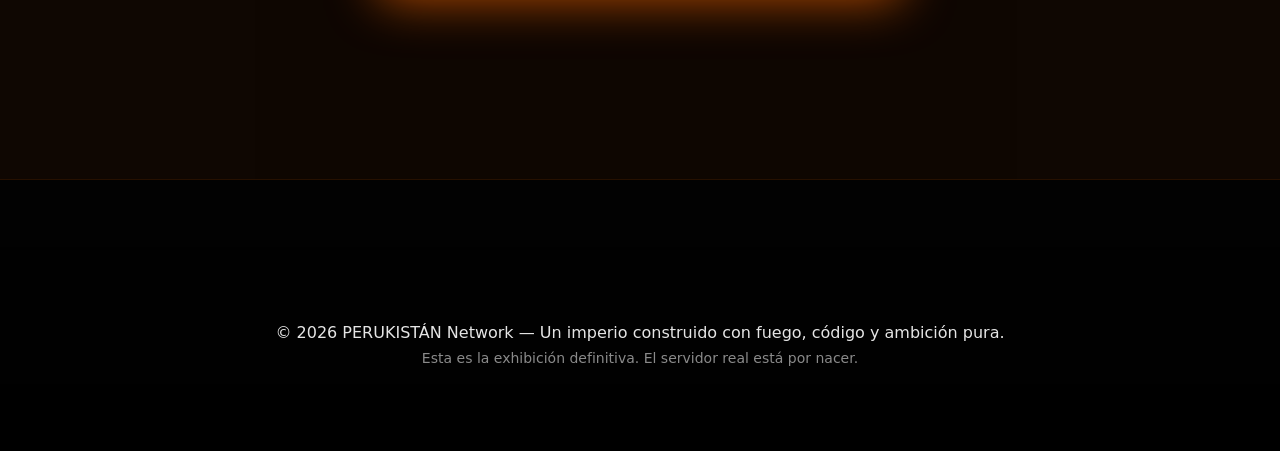
==== commit 68644c8f: "Update index.html" ====
--- a/index.html
+++ b/index.html
@@ -550,7 +550,7 @@
         init();
         animate();
 
-        console.log("%cMODO DIOS VISUAL ACTIVADO — PERUKISTÁN 2026 🔥", "color:#ff6a00;font-size:18px;font-weight:900;");
+        console.log("%cPERUKISTÁN 2026 🔥", "color:#ff6a00;font-size:18px;font-weight:900;");
     </script>
 </body>
 </html>
